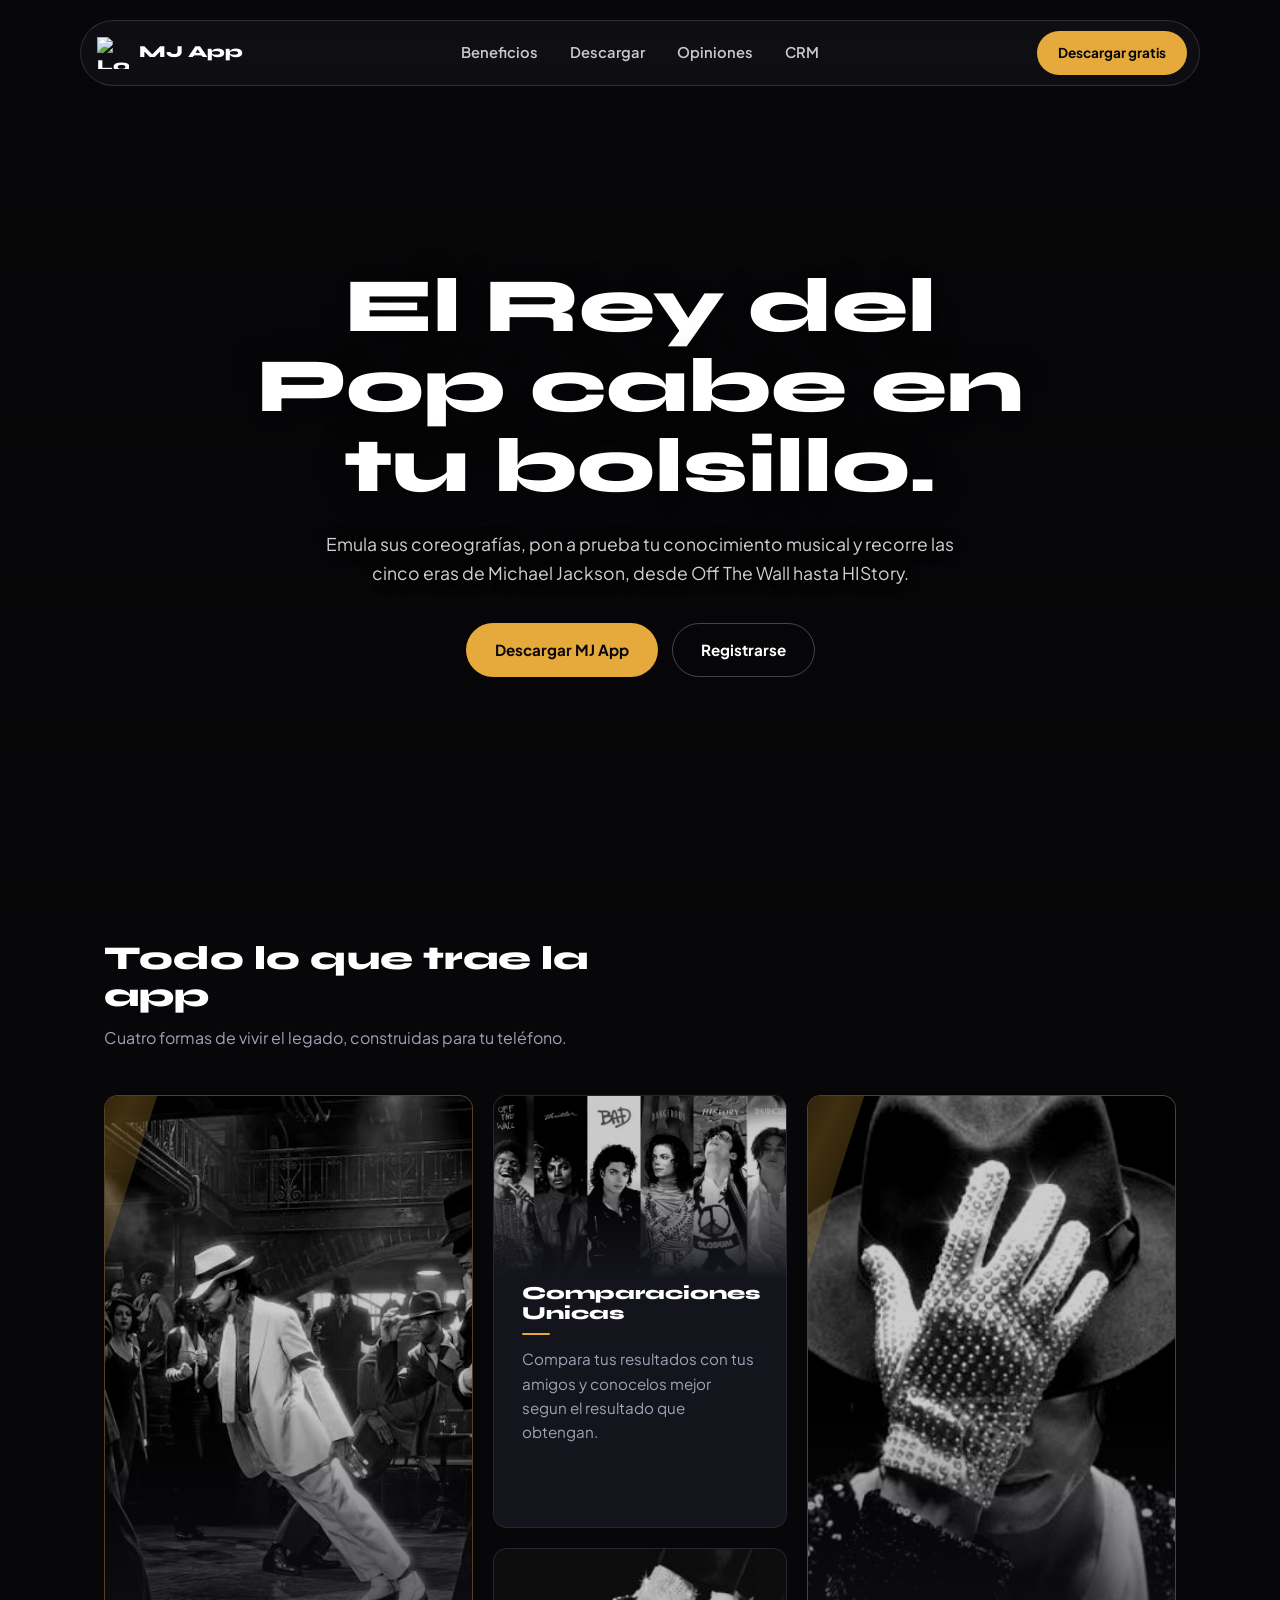
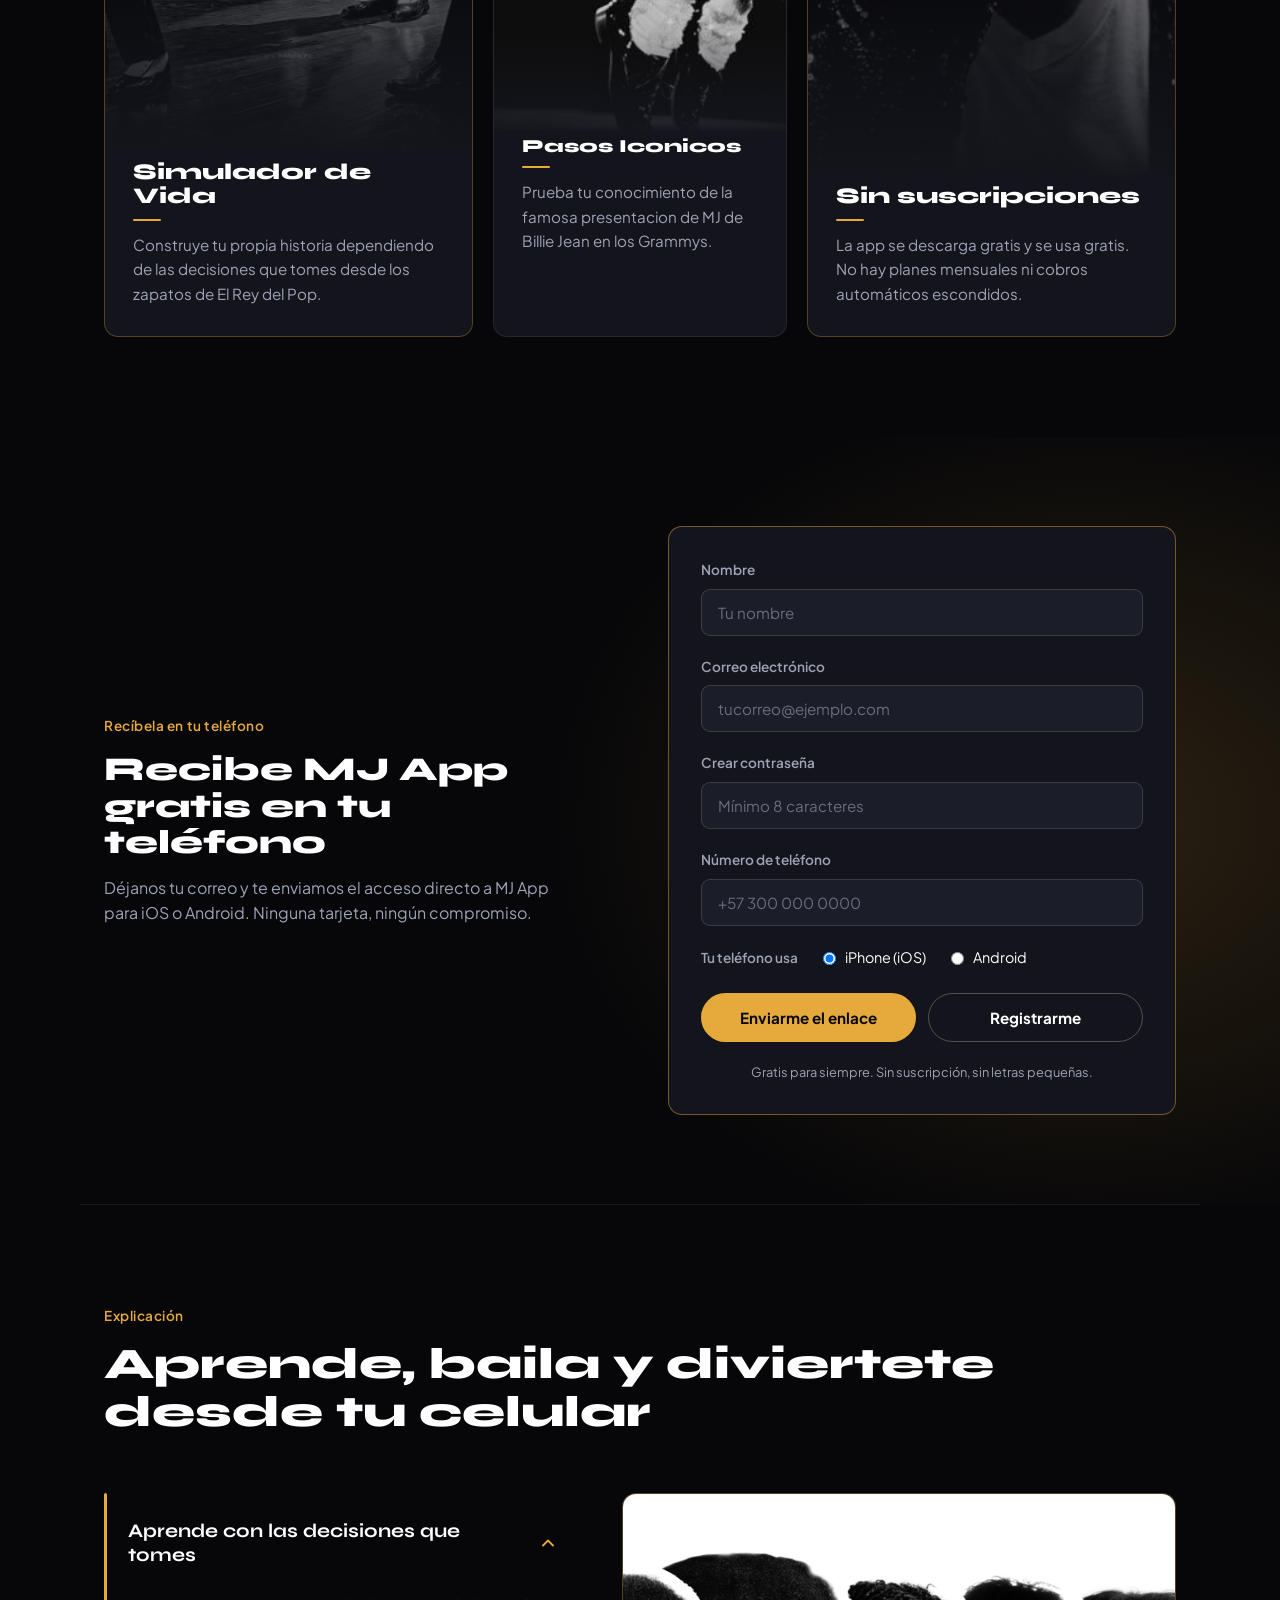
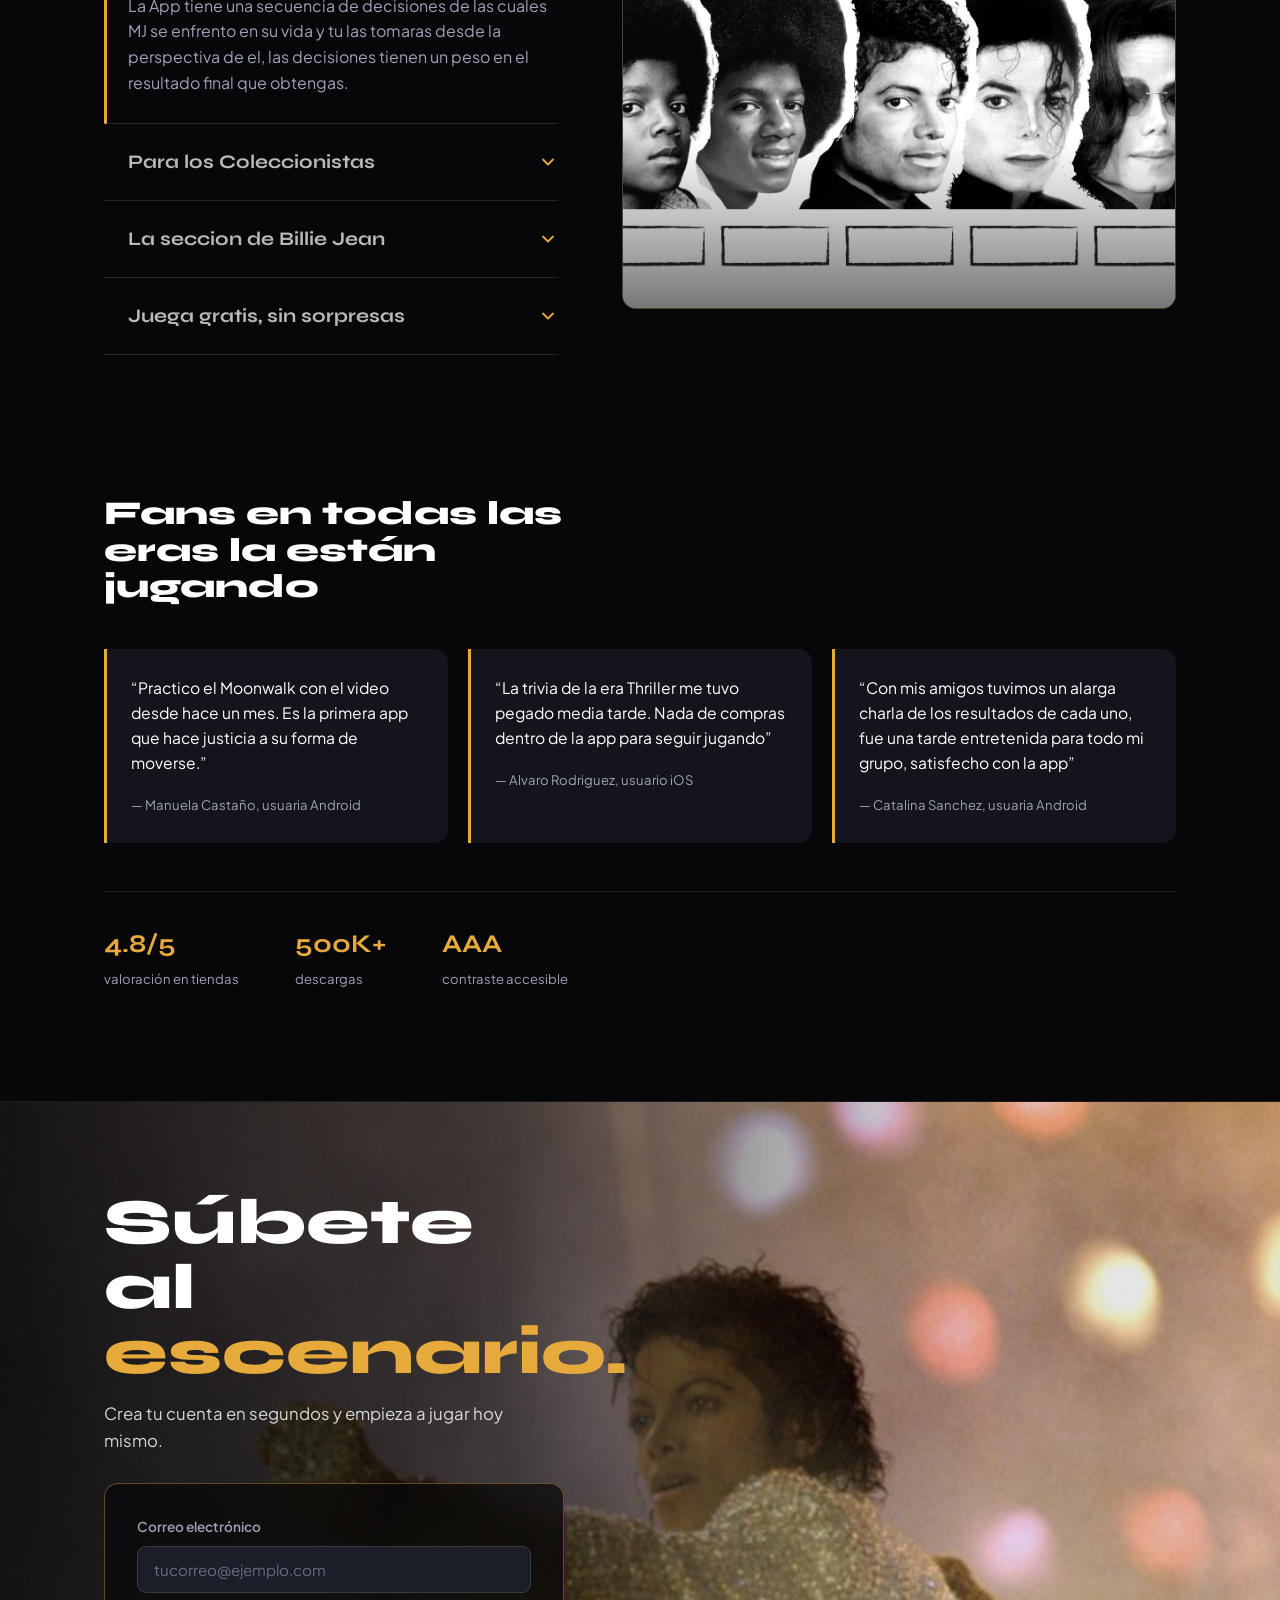
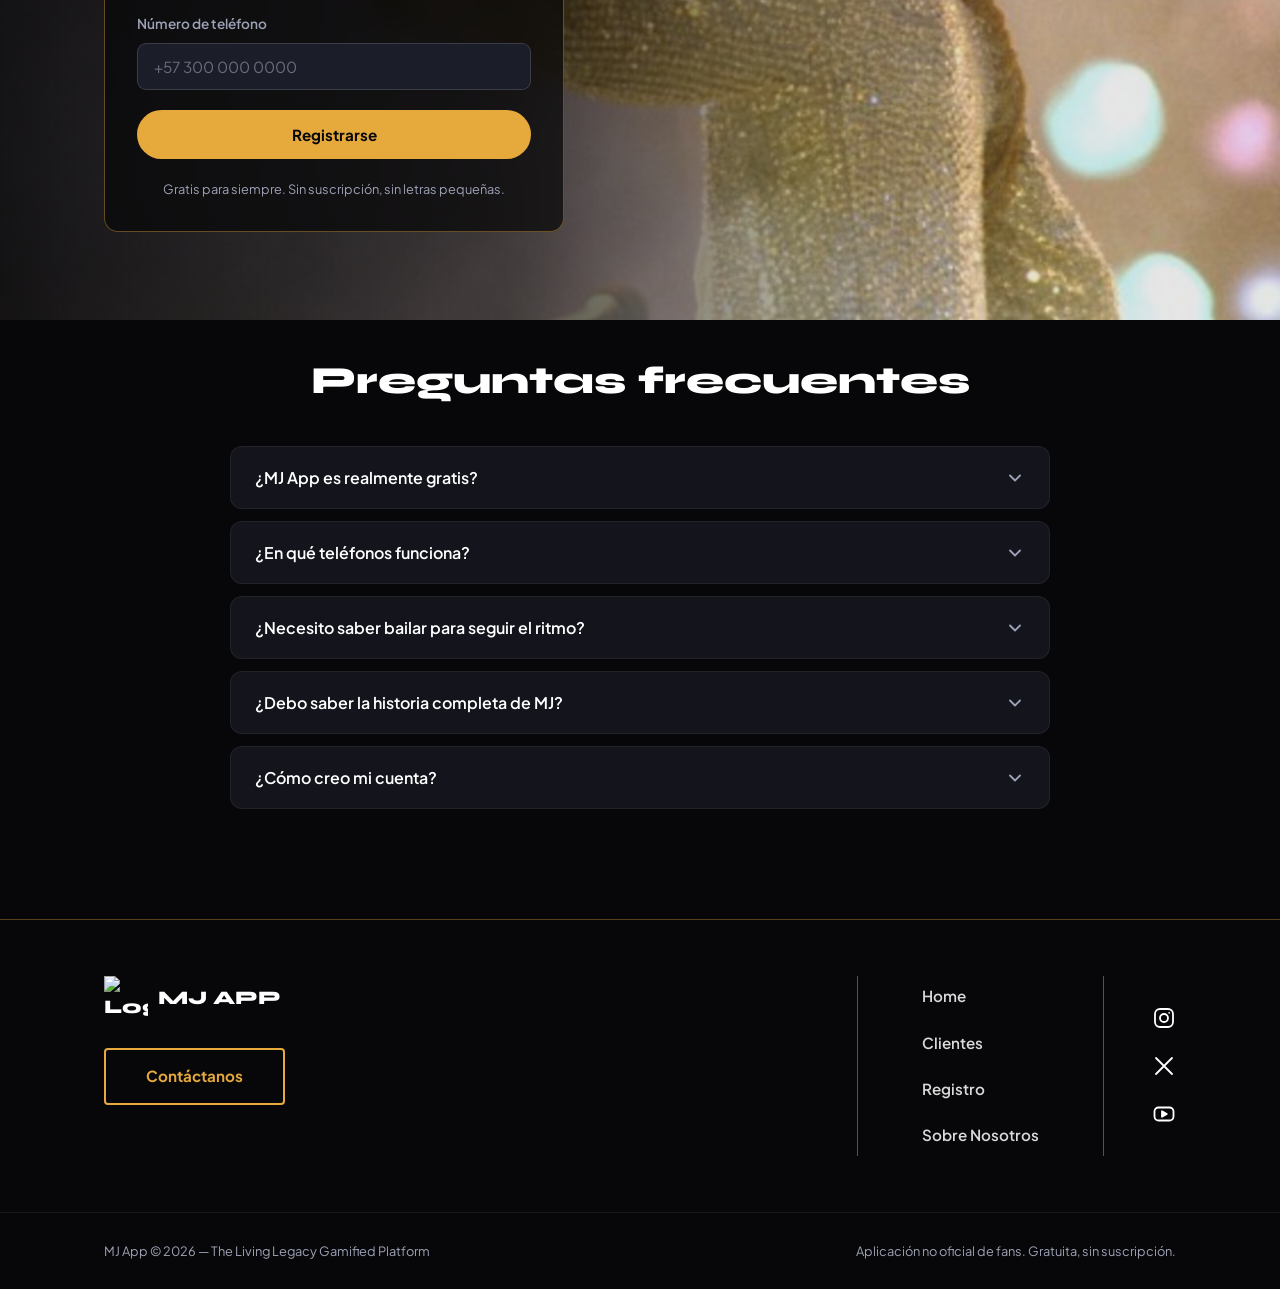
==== index.html @ ee0ca684 "Decimotercer Commit" ====
<!DOCTYPE html>
<html lang="es">
<head>
  <meta charset="UTF-8">
  <meta name="viewport" content="width=device-width, initial-scale=1.0">
  
  <title>MJ App gratis: las decisiones de Michael Jackson</title>
  <meta name="description" content="Descarga MJ App gratis en tu teléfono y toma desde sus zapatos las decisiones de Michael Jackson. Trivia de Billie Jean incluida, sin suscripción.">

  <!-- Preconexión a los servidores de fuentes -->
  <link rel="preconnect" href="https://fonts.googleapis.com">
  <link rel="preconnect" href="https://fonts.gstatic.com" crossorigin>

  <!-- 1. Carga asíncrona de Google Fonts (Evita bloquear el renderizado) -->
  <link rel="preload" as="style" href="https://fonts.googleapis.com/css2?family=Syne:wght@600;700;800&family=Plus+Jakarta+Sans:wght@400;500;600;700&display=swap">
  <link rel="stylesheet" href="https://fonts.googleapis.com/css2?family=Syne:wght@600;700;800&family=Plus+Jakarta+Sans:wght@400;500;600;700&display=swap" media="print" onload="this.media='all'">
  <noscript>
    <link rel="stylesheet" href="https://fonts.googleapis.com/css2?family=Syne:wght@600;700;800&family=Plus+Jakarta+Sans:wght@400;500;600;700&display=swap">
  </noscript>

  <!-- 2. Hoja de estilos principal -->
  <link rel="stylesheet" href="styles.css">

  <!-- Favicon -->
  <link rel="icon" href="https://identidad-de-marca-delta.vercel.app/assets/LogoMJ.png" type="image/png">

  <!-- 3. Google Tag Manager (Ejecución asíncrona) -->
  <script>(function(w,d,s,l,i){w[l]=w[l]||[];w[l].push({'gtm.start':
  new Date().getTime(),event:'gtm.js'});var f=d.getElementsByTagName(s)[0],
  j=d.createElement(s),dl=l!='dataLayer'?'&l='+l:'';j.async=true;j.src=
  'https://www.googletagmanager.com/gtm.js?id='+i+dl;f.parentNode.insertBefore(j,f);
  })(window,document,'script','dataLayer','GTM-NLJKCZNT');</script>

  <!-- 4. Scripts externos con atributo DEFER (Evitan el bloqueo del renderizado inicial) -->
  <script id="Cookiebot" src="https://consent.cookiebot.com/uc.js" data-cbid="316ff206-33be-48ad-8749-9dde6a792495" data-blockingmode="auto" type="text/javascript" defer></script>
  <script defer src="https://t.contentsquare.net/uxa/4041b057ff5e7.js"></script>
  <!-- Datos Estructurados (Schema.org / JSON-LD) -->
<script type="application/ld+json">
{
  "@context": "https://schema.org",
  "@graph": [
    {
      "@type": "SoftwareApplication",
      "name": "MJ App",
      "operatingSystem": "iOS, Android",
      "applicationCategory": "GameApplication",
      "description": "Aplicación interactiva y trivia sobre las cinco eras musicales y coreografías de Michael Jackson.",
      "offers": {
        "@type": "Offer",
        "price": "0",
        "priceCurrency": "USD"
      },
      "aggregateRating": {
        "@type": "AggregateRating",
        "ratingValue": "4.8",
        "ratingCount": "500000"
      }
    },
    {
      "@type": "FAQPage",
      "mainEntity": [
        {
          "@type": "Question",
          "name": "¿MJ App es realmente gratis?",
          "acceptedAnswer": {
            "@type": "Answer",
            "text": "Sí. La descargas y usas la app completa sin pagar nada, y no existe ninguna suscripción ni cobro recurrente."
          }
        },
        {
          "@type": "Question",
          "name": "¿En qué teléfonos funciona?",
          "acceptedAnswer": {
            "@type": "Answer",
            "text": "Está pensada para celulares con iPhone (iOS) y Android. Déjanos tu correo en el formulario y te enviamos el enlace de descarga para tu sistema."
          }
        },
        {
          "@type": "Question",
          "name": "¿Necesito saber bailar para seguir el ritmo?",
          "acceptedAnswer": {
            "@type": "Answer",
            "text": "No. Al tener un video implementado en la sección de Billie Jean puedes repetir las veces que necesites tus pasos favoritos para así perfeccionarlos."
          }
        },
        {
          "@type": "Question",
          "name": "¿Debo saber la historia completa de MJ?",
          "acceptedAnswer": {
            "@type": "Answer",
            "text": "No hace falta ya que la aplicación te guía sin importar si sabes toda la historia del Rey del Pop o no."
          }
        },
        {
          "@type": "Question",
          "name": "¿Cómo creo mi cuenta?",
          "acceptedAnswer": {
            "@type": "Answer",
            "text": "Solo necesitas tu correo y tu número de teléfono. Rellena el formulario de registro, descarga la app desde App Store o Google Play y empieza a jugar."
          }
        }
      ]
    }
  ]
}
</script>
</head>
<body>
<!-- Google Tag Manager (noscript) -->
<noscript><iframe src="https://www.googletagmanager.com/ns.html?id=GTM-NLJKCZNT"
height="0" width="0" style="display:none;visibility:hidden"></iframe></noscript>
<!-- End Google Tag Manager (noscript) -->
<header class="header">
  <div class="header__bar">
    <a href="#top" class="brand">
      <img src="https://identidad-de-marca-delta.vercel.app/assets/LogoMJ.png" alt="Logo MJ App" class="brand__mark">
      <span>MJ App</span>
    </a>
    <nav class="nav" aria-label="Principal">
      <a href="#beneficios">Beneficios</a>
      <a href="#form">Descargar</a>
      <a href="#Opiniones">Opiniones</a>
      <a href="https://v2hai.share.hsforms.com/2pfTVyextRwmavtG1Jc5kkw">CRM</a>
    </nav>
    <a href="#form" class="btn btn--primary btn--small">Descargar gratis</a>
  </div>
</header>

<main id="top">

  <!-- HERO CON VIDEO DE FONDO -->
  <section class="hero">
      <video id="MJVideo" class="hero__video" autoplay muted loop playsinline preload="none" aria-hidden="true">
  <source src="assets/MJvid.mp4" type="video/mp4">
</video>
      <source src="assets/MJvid.mp4" type="video/mp4">
    </video>
    <div class="hero__overlay" aria-hidden="true"></div>

    <div class="hero__content">
      <h1 class="hero__headline">El Rey del Pop cabe en tu bolsillo.</h1>
      <p class="hero__subtitle">
        Emula sus coreografías, pon a prueba tu conocimiento musical y recorre las cinco
        eras de Michael Jackson, desde Off The Wall hasta HIStory.
      </p>
      <div class="hero__actions">
        <a href="#form" class="btn btn--primary">Descargar MJ App</a>
        <a href="#form" class="btn btn--ghost">Registrarse</a>
      </div>
    </div>
  </section>

  <!-- BENEFICIOS CLAVE -->
  <section id="beneficios" class="benefits wrap">
    <div class="section-head">
      <h2>Todo lo que trae la app</h2>
      <p>Cuatro formas de vivir el legado, construidas para tu teléfono.</p>
    </div>

    <div class="benefits__grid">
  <!-- Simulador de Vida (TheLean.jfif: 335x597) -->
  <article class="b-card b-card--feature">
    <div class="b-card__media">
      <img src="assets/TheLean.jfif" 
           alt="Michael Jackson en pose de inclinación Smooth Criminal" 
           loading="lazy" 
           width="335" 
           height="597">
    </div>
    <div class="b-card__body">
      <h3>Simulador de Vida</h3>
      <p>Construye tu propia historia dependiendo de las decisiones que tomes desde los zapatos de El Rey del Pop.</p>
    </div>
  </article>

  <!-- Comparaciones Unicas (ErasMJ.jpg: 720x420) -->
  <article class="b-card">
    <div class="b-card__media">
      <img src="assets/ErasMJ.jpg" 
           alt="Las seis eras musicales de Michael Jackson" 
           loading="lazy" 
           width="720" 
           height="420">
    </div>
    <div class="b-card__body">
      <h3>Comparaciones Unicas</h3>
      <p>Compara tus resultados con tus amigos y conocelos mejor segun el resultado que obtengan.</p>
    </div>
  </article>

  <!-- Sin suscripciones (GuanteMJ.jfif: 399x501) -->
  <article class="b-card b-card--tall">
    <div class="b-card__media">
      <img src="assets/GuanteMJ.jfif" 
           alt="Guante blanco brillante icónico de Michael Jackson" 
           loading="lazy" 
           width="399" 
           height="501">
    </div>
    <div class="b-card__body">
      <h3>Sin suscripciones</h3>
      <p>La app se descarga gratis y se usa gratis. No hay planes mensuales ni cobros automáticos escondidos.</p>
    </div>
  </article>

  <!-- Pasos Iconicos (PuntasMJ.jpg: 236x152) -->
  <article class="b-card">
    <div class="b-card__media">
      <img src="assets/PuntasMJ.jpg" 
           alt="Pies de Michael Jackson sobre las puntas con medias brillantes" 
           loading="lazy" 
           width="236" 
           height="152">
    </div>
    <div class="b-card__body">
      <h3>Pasos Iconicos</h3>
      <p>Prueba tu conocimiento de la famosa presentacion de MJ de Billie Jean en los Grammys.</p>
    </div>
  </article>
</div>
  </section>

  <!-- FORMULARIO -->
  <section id="form" class="form-section form-section--black">
    <div class="wrap form-section__inner">
      <div class="form-copy">
        <p class="eyebrow">Recíbela en tu teléfono</p>
        <h2>Recibe MJ App gratis en tu teléfono</h2>
        <p>Déjanos tu correo y te enviamos el acceso directo a MJ App para iOS o Android.
          Ninguna tarjeta, ningún compromiso.</p>
      </div>

      <form class="download-form" action="#beneficios" method="post">
        <div class="field">
          <label for="nombre">Nombre</label>
          <input type="text" id="nombre" name="nombre" placeholder="Tu nombre" required>
        </div>
        <div class="field">
          <label for="email">Correo electrónico</label>
          <input type="email" id="email" name="email" placeholder="tucorreo@ejemplo.com" required>
        </div>
        <div class="field">
          <label for="password">Crear contraseña</label>
          <input type="password" id="password" name="password" placeholder="Mínimo 8 caracteres" minlength="8" required>
        </div>
        <div class="field">
          <label for="telefono">Número de teléfono</label>
          <input type="tel" id="telefono" name="telefono" placeholder="+57 300 000 0000" required>
        </div>
        <div class="field field--radio">
          <span class="field__label">Tu teléfono usa</span>
          <label><input type="radio" name="os" value="ios" checked> iPhone (iOS)</label>
          <label><input type="radio" name="os" value="android"> Android</label>
        </div>
        <div class="form-actions">
          <button type="submit" class="btn btn--primary">Enviarme el enlace</button>
          <button type="submit" class="btn btn--ghost">Registrarme</button>
        </div>
        <p class="form-note">Gratis para siempre. Sin suscripción, sin letras pequeñas.</p>
      </form>
    </div>
  </section>

<section id="explicacion" class="explain wrap">
    <p class="eyebrow">Explicación</p>
    <h2 class="explain__title">Aprende, baila y diviertete desde tu celular</h2>

    <div class="explain__layout">
      <div class="accordion" data-accordion>

        <div class="acc-item is-open">
          <h3 class="acc-item__heading">
            <button type="button" class="acc-item__trigger" id="acc-btn-1" aria-expanded="true" aria-controls="acc-panel-1" data-index="0">
              <span>Aprende con las decisiones que tomes</span>
              <svg class="acc-item__icon" viewBox="0 0 20 20" width="20" height="20" aria-hidden="true"><path d="M5 7.5l5 5 5-5" fill="none" stroke="currentColor" stroke-width="1.8" stroke-linecap="round" stroke-linejoin="round"/></svg>
            </button>
          </h3>
          <div class="acc-item__panel" id="acc-panel-1" role="region" aria-labelledby="acc-btn-1">
            <div class="acc-item__panel-inner">
              <p>La App tiene una secuencia de decisiones de las cuales MJ se enfrento en su vida y tu las tomaras desde la perspectiva de el, las decisiones tienen un peso en el resultado final que obtengas.</p>
            </div>
          </div>
        </div>

        <div class="acc-item">
          <h3 class="acc-item__heading">
            <button type="button" class="acc-item__trigger" id="acc-btn-2" aria-expanded="false" aria-controls="acc-panel-2" data-index="1">
              <span>Para los Coleccionistas</span>
              <svg class="acc-item__icon" viewBox="0 0 20 20" width="20" height="20" aria-hidden="true"><path d="M5 7.5l5 5 5-5" fill="none" stroke="currentColor" stroke-width="1.8" stroke-linecap="round" stroke-linejoin="round"/></svg>
            </button>
          </h3>
          <div class="acc-item__panel" id="acc-panel-2" role="region" aria-labelledby="acc-btn-2">
            <div class="acc-item__panel-inner">
              <p>Para aquellas personas que les gusta tener la experiencia de todo tipo de contenido completo, la app ofrece la opcion de reiniciar la toma de decisiones para poder terminar con los todos los finales que creamos.</p>
            </div>
          </div>
        </div>

        <div class="acc-item">
          <h3 class="acc-item__heading">
            <button type="button" class="acc-item__trigger" id="acc-btn-3" aria-expanded="false" aria-controls="acc-panel-3" data-index="2">
              <span>La seccion de Billie Jean</span>
              <svg class="acc-item__icon" viewBox="0 0 20 20" width="20" height="20" aria-hidden="true"><path d="M5 7.5l5 5 5-5" fill="none" stroke="currentColor" stroke-width="1.8" stroke-linecap="round" stroke-linejoin="round"/></svg>
            </button>
          </h3>
          <div class="acc-item__panel" id="acc-panel-3" role="region" aria-labelledby="acc-btn-3">
            <div class="acc-item__panel-inner">
              <p>Nuestra otra gran sección es una trivia sobre los pasos de MJ mas iconicos durante la presentacion en vivo de su canción Billie Jean de 1983 en los Premios Grammys.</p>
            </div>
          </div>
        </div>

        <div class="acc-item">
          <h3 class="acc-item__heading">
            <button type="button" class="acc-item__trigger" id="acc-btn-4" aria-expanded="false" aria-controls="acc-panel-4" data-index="3">
              <span>Juega gratis, sin sorpresas</span>
              <svg class="acc-item__icon" viewBox="0 0 20 20" width="20" height="20" aria-hidden="true"><path d="M5 7.5l5 5 5-5" fill="none" stroke="currentColor" stroke-width="1.8" stroke-linecap="round" stroke-linejoin="round"/></svg>
            </button>
          </h3>
          <div class="acc-item__panel" id="acc-panel-4" role="region" aria-labelledby="acc-btn-4">
            <div class="acc-item__panel-inner">
              <p>Descargas la app y la usas completa, sin suscripción ni cobros recurrentes. Solo necesitas tu teléfono y ganas de bailar.</p>
            </div>
          </div>
        </div>

      </div>

 <div class="explain__media">
  <!-- Decisiones MJ.jpg: 690x468 -->
  <img src="assets/Decisiones MJ.jpg" 
       alt="Línea de tiempo de las eras de Michael Jackson" 
       class="explain__img is-active" 
       loading="lazy" 
       width="690" 
       height="468">

  <!-- ColeccionMJ.jfif: 400x500 -->
  <img src="assets/ColeccionMJ.jfif" 
       alt="Michael Jackson sosteniendo sus premios Grammy" 
       class="explain__img" 
       loading="lazy" 
       width="400" 
       height="500">

  <!-- BillieJean.jpg: 320x180 -->
  <img src="assets/BillieJean.jpg" 
       alt="Presentación en vivo de la canción Billie Jean" 
       class="explain__img" 
       loading="lazy" 
       width="320" 
       height="180">

  <!-- MJestudio.jfif: 500x535 -->
  <img src="assets/MJestudio.jfif" 
       alt="Michael Jackson trabajando en el estudio de grabación" 
       class="explain__img" 
       loading="lazy" 
       width="500" 
       height="535">
</div>
  </section>


  <!-- PRUEBA SOCIAL -->
  <section id="Opiniones"class="social-proof wrap">
    <div class="section-head">
      <h2>Fans en todas las eras la están jugando</h2>
    </div>

    <div class="social-proof__grid">
      <blockquote class="quote">
        <p>“Practico el Moonwalk con el video desde hace un mes. Es la
          primera app que hace justicia a su forma de moverse.”</p>
        <cite>— Manuela Castaño, usuaria Android</cite>
      </blockquote>
      <blockquote class="quote">
        <p>“La trivia de la era Thriller me tuvo pegado media tarde. Nada de compras
          dentro de la app para seguir jugando”</p>
        <cite>— Alvaro Rodriguez, usuario iOS</cite>
      </blockquote>
      <blockquote class="quote">
        <p>“Con mis amigos tuvimos un alarga charla de los resultados de cada uno, fue una tarde entretenida para todo mi grupo, satisfecho con la app”</p>
        <cite>— Catalina Sanchez, usuaria Android</cite>
      </blockquote>
    </div>

    <div class="social-proof__bar">
      <div><strong>4.8/5</strong><span>valoración en tiendas</span></div>
      <div><strong>500K+</strong><span>descargas</span></div>
      <div><strong>AAA</strong><span>contraste accesible</span></div>
    </div>
  </section>

    <!-- REGISTRO RÁPIDO (CTA con imagen de fondo) -->
  <section id="registro" class="signup">
    <div class="wrap signup__inner">
      <div class="signup__panel">
        <h2 class="signup__title">Súbete al <span>escenario.</span></h2>
        <p class="signup__lead">Crea tu cuenta en segundos y empieza a jugar hoy mismo.</p>

        <form class="download-form" action="#" method="post">
          <div class="field">
            <label for="registro-email">Correo electrónico</label>
            <input type="email" id="registro-email" name="email" placeholder="tucorreo@ejemplo.com" required>
          </div>
          <div class="field">
            <label for="registro-telefono">Número de teléfono</label>
            <input type="tel" id="registro-telefono" name="telefono" placeholder="+57 300 000 0000" required>
          </div>
          <button type="submit" class="btn btn--primary btn--full">Registrarse</button>
          <p class="form-note">Gratis para siempre. Sin suscripción, sin letras pequeñas.</p>
        </form>
      </div>
    </div>
  </section>

    <!-- FAQ -->
  <section id="faq" class="faq wrap">
    <h2 class="faq__title">Preguntas frecuentes</h2>

    <div class="faq__list" data-faq>

      <div class="faq-item">
        <h3 class="faq-item__heading">
          <button type="button" class="faq-item__trigger" id="faq-btn-1" aria-expanded="false" aria-controls="faq-panel-1">
            <span>¿MJ App es realmente gratis?</span>
            <svg class="faq-item__icon" viewBox="0 0 20 20" width="20" height="20" aria-hidden="true"><path d="M5 7.5l5 5 5-5" fill="none" stroke="currentColor" stroke-width="1.8" stroke-linecap="round" stroke-linejoin="round"/></svg>
          </button>
        </h3>
        <div class="faq-item__panel" id="faq-panel-1" role="region" aria-labelledby="faq-btn-1">
          <div class="faq-item__panel-inner">
            <p>Sí. La descargas y usas la app completa sin pagar nada, y no existe ninguna suscripción ni cobro recurrente.</p>
          </div>
        </div>
      </div>

      <div class="faq-item">
        <h3 class="faq-item__heading">
          <button type="button" class="faq-item__trigger" id="faq-btn-2" aria-expanded="false" aria-controls="faq-panel-2">
            <span>¿En qué teléfonos funciona?</span>
            <svg class="faq-item__icon" viewBox="0 0 20 20" width="20" height="20" aria-hidden="true"><path d="M5 7.5l5 5 5-5" fill="none" stroke="currentColor" stroke-width="1.8" stroke-linecap="round" stroke-linejoin="round"/></svg>
          </button>
        </h3>
        <div class="faq-item__panel" id="faq-panel-2" role="region" aria-labelledby="faq-btn-2">
          <div class="faq-item__panel-inner">
            <p>Está pensada para celulares con iPhone (iOS) y Android. Déjanos tu correo en el formulario y te enviamos el enlace de descarga para tu sistema.</p>
          </div>
        </div>
      </div>

      <div class="faq-item">
        <h3 class="faq-item__heading">
          <button type="button" class="faq-item__trigger" id="faq-btn-3" aria-expanded="false" aria-controls="faq-panel-3">
            <span>¿Necesito saber bailar para seguir el ritmo?</span>
            <svg class="faq-item__icon" viewBox="0 0 20 20" width="20" height="20" aria-hidden="true"><path d="M5 7.5l5 5 5-5" fill="none" stroke="currentColor" stroke-width="1.8" stroke-linecap="round" stroke-linejoin="round"/></svg>
          </button>
        </h3>
        <div class="faq-item__panel" id="faq-panel-3" role="region" aria-labelledby="faq-btn-3">
          <div class="faq-item__panel-inner">
            <p>No. Al tener un video implementado en la sección de Billie Jean puedes repetir las veces que necesites tus pasos favoritos para asi perfccionarlos.</p>
          </div>
        </div>
      </div>

      <div class="faq-item">
        <h3 class="faq-item__heading">
          <button type="button" class="faq-item__trigger" id="faq-btn-4" aria-expanded="false" aria-controls="faq-panel-4">
            <span>¿Debo saber la historia completa de MJ?</span>
            <svg class="faq-item__icon" viewBox="0 0 20 20" width="20" height="20" aria-hidden="true"><path d="M5 7.5l5 5 5-5" fill="none" stroke="currentColor" stroke-width="1.8" stroke-linecap="round" stroke-linejoin="round"/></svg>
          </button>
        </h3>
        <div class="faq-item__panel" id="faq-panel-4" role="region" aria-labelledby="faq-btn-4">
          <div class="faq-item__panel-inner">
            <p>No hace falta ya que la aplicación te guía sin importar si sabes toda la historia del Rey del Pop o no.</p>
          </div>
        </div>
      </div>

      <div class="faq-item">
        <h3 class="faq-item__heading">
          <button type="button" class="faq-item__trigger" id="faq-btn-5" aria-expanded="false" aria-controls="faq-panel-5">
            <span>¿Cómo creo mi cuenta?</span>
            <svg class="faq-item__icon" viewBox="0 0 20 20" width="20" height="20" aria-hidden="true"><path d="M5 7.5l5 5 5-5" fill="none" stroke="currentColor" stroke-width="1.8" stroke-linecap="round" stroke-linejoin="round"/></svg>
          </button>
        </h3>
        <div class="faq-item__panel" id="faq-panel-5" role="region" aria-labelledby="faq-btn-5">
          <div class="faq-item__panel-inner">
            <p>Solo necesitas tu correo y tu número de teléfono. Rellena el formulario de registro, descarga la app desde App Store o Google Play y empieza a jugar.</p>
          </div>
        </div>
      </div>

    </div>
  </section>

  <!-- PREFOOTER -->
<section class="prefooter" aria-label="Navegación del sitio">
  <div class="wrap prefooter__inner">

    <div class="prefooter__brand">
      <a href="#top" class="brand">
        <img 
  src="https://identidad-de-marca-delta.vercel.app/assets/LogoMJ.png" 
  alt="Logo MJ App" 
  class="brand__mark"
  width="40" 
  height="40">
        <span>MJ APP</span>
      </a>
      <a href="#registro" class="prefooter__contact">Contáctanos</a>
    </div>

    <nav class="prefooter__nav" aria-label="Secciones de la página">
      <a href="#top">Home</a>
      <a href="#Opiniones">Clientes</a>
      <a href="#form">Registro</a>
      <a href="#explicacion">Sobre Nosotros</a>
    </nav>

    <div class="prefooter__social" aria-label="Redes sociales">
      <a href="#" aria-label="Instagram">
        <svg viewBox="0 0 24 24" width="24" height="24" fill="none" stroke="currentColor" stroke-width="1.8" stroke-linecap="round" stroke-linejoin="round" aria-hidden="true"><rect x="3" y="3" width="18" height="18" rx="5"/><circle cx="12" cy="12" r="4"/><circle cx="17.2" cy="6.8" r="0.9" fill="currentColor" stroke="none"/></svg>
      </a>
      <a href="#" aria-label="X (Twitter)">
        <svg viewBox="0 0 24 24" width="24" height="24" fill="none" stroke="currentColor" stroke-width="1.8" stroke-linecap="round" stroke-linejoin="round" aria-hidden="true"><path d="M4 4l16 16M20 4L4 20"/></svg>
      </a>
      <a href="#" aria-label="YouTube">
        <svg viewBox="0 0 24 24" width="24" height="24" fill="none" stroke="currentColor" stroke-width="1.8" stroke-linecap="round" stroke-linejoin="round" aria-hidden="true"><rect x="2.5" y="5.5" width="19" height="13" rx="4"/><path d="M10 9.2v5.6l4.8-2.8z" fill="currentColor"/></svg>
      </a>
    </div>

  </div>
</section>

</main>

<footer class="footer">
  <div class="wrap footer__inner">
    <span>MJ App © 2026 — The Living Legacy Gamified Platform</span>
    <span>Aplicación no oficial de fans. Gratuita, sin suscripción.</span>
  </div>
</footer>
<script>
  (function () {
    var root = document.querySelector('[data-accordion]');
    if (!root) return;
    var items = root.querySelectorAll('.acc-item');
    var images = document.querySelectorAll('.explain__img');

    function open(index) {
      items.forEach(function (item, i) {
        var isTarget = i === index;
        item.classList.toggle('is-open', isTarget);
        item.querySelector('.acc-item__trigger').setAttribute('aria-expanded', isTarget);
      });
      images.forEach(function (img, i) {
        img.classList.toggle('is-active', i === index);
      });
    }

    root.querySelectorAll('.acc-item__trigger').forEach(function (btn) {
      btn.addEventListener('click', function () {
        var index = Number(btn.dataset.index);
        var item = items[index];
        if (item.classList.contains('is-open')) {
          item.classList.remove('is-open');
          btn.setAttribute('aria-expanded', 'false');
        } else {
          open(index);
        }
      });
    });
  })();
</script>
<script>
  (function () {
    var list = document.querySelector('[data-faq]');
    if (!list) return;
    list.querySelectorAll('.faq-item__trigger').forEach(function (btn) {
      btn.addEventListener('click', function () {
        var item = btn.closest('.faq-item');
        var open = item.classList.toggle('is-open');
        btn.setAttribute('aria-expanded', open);
      });
    });
  })();
</script>
<script>
  // Control de reproducción del video sin errores en consola
  document.addEventListener('DOMContentLoaded', function () {
    var video = document.getElementById('MJVideo');
    if (video) {
      var playPromise = video.play();
      if (playPromise !== undefined) {
        playPromise.catch(function (error) {
          // Captura el bloqueo automático sin lanzar error a la consola
          console.log('Autoplay controlado:', error.message);
        });
      }
    }
  });
</script>
<!-- Carga eficiente por interacción para no bloquear el hilo principal -->
<script>
    (function() {
      var loaded = false;

      function loadThirdParty() {
        if (loaded) return;
        loaded = true;

        // Cargar Cookiebot
        var cb = document.createElement('script');
        cb.id = 'Cookiebot';
        cb.src = 'https://consent.cookiebot.com/uc.js';
        cb.setAttribute('data-cbid', '316ff206-33be-48ad-8749-9dde6a792495');
        cb.setAttribute('data-blockingmode', 'auto');
        document.head.appendChild(cb);

        // Cargar ContentSquare
        var cs = document.createElement('script');
        cs.src = 'https://t.contentsquare.net/uxa/4041b057ff5e7.js';
        cs.defer = true;
        document.head.appendChild(cs);
      }

      // Solo se dispara ante interacción humana directa
      var events = ['touchstart', 'scroll', 'click'];
      events.forEach(function(evt) {
        window.addEventListener(evt, loadThirdParty, { once: true, passive: true });
      });
    })();
  </script>
</body>

</body>
</html>
</body>
</html>
---- styles.css ----
/* ---------- Tokens ---------- */
:root{
  --onyx: rgb(7, 7, 9);
  --surface: #14151C;
  --surface-2: #1B1D28;
  --gold: rgb(229, 169, 60);
  --crimson: #D11E1E;
  --white: rgb(255, 255, 255);
  --silver: #9DA2B6;

  --font-display: "Syne", system-ui, sans-serif;
  --font-body: "Plus Jakarta Sans", system-ui, sans-serif;

  --wrap: 1120px;
  --radius: 14px;
}

*{box-sizing:border-box;}
html{scroll-behavior:smooth;}

body{
  margin:0;
  background:var(--onyx);
  color:var(--white);
  font-family:var(--font-body);
  font-size:16px;
  line-height:1.6;
  -webkit-font-smoothing:antialiased;
}
/* Mantiene la proporción nativa fluida en dispositivos móviles */
img {
  max-width: 100%;
  height: auto;
}

/* Recorta los bordes limpiamente en contenedores de tamaño fijo */
.b-card__media img,
.explain__media img {
  width: 100%;
  height: 100%;
  object-fit: cover;
}

.wrap{
  max-width:var(--wrap);
  margin:0 auto;
  padding:0 24px;
}

a{color:inherit;text-decoration:none;}

h1,h2,h3{
  font-family:var(--font-display);
  font-weight:800;
  line-height:1.1;
  margin:0;
}

p{margin:0;}

:focus-visible{
  outline:2px solid var(--gold);
  outline-offset:3px;
}

.eyebrow{
  font-family:var(--font-body);
  font-weight:600;
  font-size:0.85rem;
  letter-spacing:0.04em;
  color:var(--gold);
  margin:0 0 14px;
}

/* ---------- Buttons ---------- */
.btn{
  display:inline-flex;
  align-items:center;
  justify-content:center;
  gap:8px;
  padding:14px 28px;
  border-radius:999px;
  font-family:var(--font-body);
  font-weight:700;
  font-size:0.95rem;
  border:1px solid transparent;
  cursor:pointer;
  transition:transform .15s ease, background .2s ease, border-color .2s ease;
}
.btn--primary{
  background:var(--gold);
  color:var(--onyx);
}
.btn--primary:hover{
  transform:translateY(-2px);
  background:#f0b850;
}
.btn--ghost{
  background:transparent;
  border-color:rgba(255,255,255,0.25);
  color:var(--white);
}
.btn--ghost:hover{border-color:var(--gold);color:var(--gold);}
.btn--small{padding:10px 20px;font-size:0.85rem;}
.btn--text{
  padding:14px 6px;
  color:var(--silver);
  font-weight:600;
}
.btn--text:hover{color:var(--white);}
.btn--full{width:100%;}

/* ---------- Header (barra flotante) ---------- */
.header{
  position:fixed;
  top:20px;
  left:0;
  right:0;
  z-index:30;
  padding:0 24px;
}
.header__bar{
  max-width:1120px;
  margin:0 auto;
  display:flex;
  align-items:center;
  justify-content:space-between;
  gap:24px;
  padding:10px 12px 10px 16px;
  background:rgba(20,21,28,0.55);
  border:1px solid rgba(255,255,255,0.14);
  border-radius:999px;
  backdrop-filter:blur(14px);
  -webkit-backdrop-filter:blur(14px);
}
.brand{
  display:flex;
  align-items:center;
  gap:10px;
  font-family:var(--font-display);
  font-weight:800;
  font-size:1.05rem;
}
.brand__mark{width:32px;height:32px;object-fit:contain;}

.nav{
  display:flex;
  align-items:center;
  gap:32px;
}
.nav a{
  font-size:0.92rem;
  font-weight:600;
  color:rgba(255,255,255,0.78);
  transition:color .2s ease;
}
.nav a:hover{color:var(--gold);}

/* ---------- Hero con video ---------- */
.hero{
  position:relative;
  min-height:100vh;
  min-height:100svh;
  display:flex;
  align-items:center;
  justify-content:center;
  text-align:center;
  padding:140px 24px 96px;
  overflow:hidden;
  background:var(--onyx);
}
.hero__video{
  position:absolute;
  inset:0;
  width:100%;
  height:100%;
  object-fit:cover;
  z-index:0;
}
.hero__overlay{
  position:absolute;
  inset:0;
  z-index:1;
  background:
    linear-gradient(180deg, rgba(7,7,9,0.55) 0%, rgba(7,7,9,0.35) 40%, rgba(7,7,9,0.85) 100%);
}
.hero__content{
  position:relative;
  z-index:2;
  max-width:820px;
  display:flex;
  flex-direction:column;
  align-items:center;
}
.badge{
  display:inline-flex;
  align-items:center;
  gap:8px;
  padding:6px 14px 6px 8px;
  margin-bottom:28px;
  background:rgba(255,255,255,0.92);
  color:var(--onyx);
  border-radius:999px;
  font-size:0.82rem;
  font-weight:700;
}
.badge__dot{
  width:20px;
  height:20px;
  border-radius:50%;
  background:var(--gold);
  display:grid;
  place-items:center;
  font-size:0.7rem;
  line-height:1;
}
.hero__headline{
  font-size:clamp(2.6rem, 6.4vw, 4.8rem);
  line-height:1.04;
  margin-bottom:24px;
  max-width:15ch;
  text-shadow:0 2px 30px rgba(0,0,0,0.5);
}
.hero__subtitle{
  color:rgba(255,255,255,0.82);
  font-size:1.1rem;
  max-width:52ch;
  margin-bottom:36px;
  text-shadow:0 1px 16px rgba(0,0,0,0.6);
}
.hero__actions{
  display:flex;
  align-items:center;
  justify-content:center;
  gap:14px;
  flex-wrap:wrap;
}

/* ---------- Section head ---------- */
.section-head{
  max-width:44ch;
  margin-bottom:44px;
}
.section-head h2{
  font-size:clamp(1.7rem, 2.6vw, 2.2rem);
  margin-bottom:12px;
}
.section-head p{color:var(--silver);}

/* ---------- Benefits ---------- */
.benefits{padding:40px 24px 100px;}
.benefits__grid{
  display:grid;
  grid-template-columns:1.25fr 1fr 1.25fr;
  grid-template-rows:auto auto;
  gap:20px;
}

.b-card{
  --ease: cubic-bezier(.2,.7,.2,1);
  position:relative;
  display:flex;
  flex-direction:column;
  background:var(--surface);
  border:1px solid rgba(255,255,255,0.08);
  border-radius:var(--radius);
  overflow:hidden;
  transition:
    transform .55s var(--ease),
    border-color .4s ease,
    box-shadow .55s var(--ease);
}
.b-card:hover,
.b-card:focus-within{
  transform:translateY(-8px);
  border-color:rgba(229,169,60,0.6);
  box-shadow:
    0 24px 48px -12px rgba(0,0,0,0.7),
    0 0 0 1px rgba(229,169,60,0.15),
    0 12px 60px -20px rgba(229,169,60,0.35);
}

/* Imagen */
.b-card__media{
  position:relative;
  aspect-ratio:16/10;
  overflow:hidden;
  background:var(--surface-2);
}
.b-card__media img{
  width:100%;
  height:100%;
  object-fit:cover;
  object-position:center 20%;
  filter:grayscale(1) contrast(1.05) brightness(.8);
  transform:scale(1.02);
  transition:
    transform .9s var(--ease),
    filter .6s ease;
}
.b-card:hover .b-card__media img,
.b-card:focus-within .b-card__media img{
  filter:grayscale(0) contrast(1.05) brightness(1);
  transform:scale(1.09);
}
/* Degradado inferior que funde la imagen con el cuerpo */
.b-card__media::after{
  content:"";
  position:absolute;
  inset:0;
  background:linear-gradient(180deg, rgba(20,21,28,0) 45%, var(--surface) 100%);
  pointer-events:none;
}
/* Destello dorado que cruza la imagen al pasar el cursor */
.b-card__media::before{
  content:"";
  position:absolute;
  top:0;
  bottom:0;
  left:-60%;
  width:45%;
  z-index:2;
  background:linear-gradient(100deg, transparent, rgba(229,169,60,0.28), transparent);
  transform:skewX(-18deg);
  transition:left .9s var(--ease);
  pointer-events:none;
}
.b-card:hover .b-card__media::before,
.b-card:focus-within .b-card__media::before{
  left:130%;
}

/* Texto */
.b-card__body{
  position:relative;
  padding:4px 28px 30px;
}
.b-card h3{
  font-size:1.15rem;
  margin-bottom:12px;
  padding-bottom:12px;
  position:relative;
}
/* Línea dorada que crece bajo el título */
.b-card h3::after{
  content:"";
  position:absolute;
  left:0;
  bottom:0;
  height:2px;
  width:28px;
  background:var(--gold);
  border-radius:2px;
  transition:width .6s var(--ease);
}
.b-card:hover h3::after,
.b-card:focus-within h3::after{
  width:100%;
}
.b-card p{
  color:var(--silver);
  font-size:0.95rem;
  transition:color .4s ease;
}
.b-card:hover p,
.b-card:focus-within p{color:rgba(255,255,255,0.88);}

/* Tarjetas altas (extremos): ocupan dos filas y la imagen se estira */
.b-card--feature,
.b-card--tall{
  grid-row:1 / span 2;
  border-color:rgba(229,169,60,0.3);
}
.b-card--feature{grid-column:1;}
.b-card--tall{grid-column:3;}
.b-card--feature .b-card__media,
.b-card--tall .b-card__media{
  aspect-ratio:auto;
  flex:1;
  min-height:300px;
}
.b-card--feature h3,
.b-card--tall h3{font-size:1.4rem;}

/* ---------- Explicación (acordeón + imagen) ---------- */
.explain{
  padding:100px 24px;
  border-top:1px solid rgba(255,255,255,0.08);
}
.explain__title{
  font-size:clamp(1.9rem, 3.4vw, 2.8rem);
  max-width:20ch;
  margin-bottom:56px;
}
.explain__layout{
  display:grid;
  grid-template-columns:0.9fr 1.1fr;
  gap:64px;
  align-items:start;
}

/* Acordeón */
.accordion{display:flex;flex-direction:column;}
.acc-item{
  --ease: cubic-bezier(.2,.7,.2,1);
  position:relative;
  border-bottom:1px solid rgba(255,255,255,0.12);
  padding-left:24px;
}
/* Barra dorada lateral del ítem abierto */
.acc-item::before{
  content:"";
  position:absolute;
  left:0;
  top:0;
  bottom:-1px;
  width:3px;
  background:var(--gold);
  border-radius:2px;
  transform:scaleY(0);
  transform-origin:top;
  transition:transform .5s var(--ease);
}
.acc-item.is-open::before{transform:scaleY(1);}

.acc-item__heading{margin:0;font-size:inherit;}
.acc-item__trigger{
  width:100%;
  display:flex;
  align-items:center;
  justify-content:space-between;
  gap:20px;
  padding:26px 0;
  background:none;
  border:0;
  color:rgba(255,255,255,0.72);
  font-family:var(--font-display);
  font-weight:700;
  font-size:1.2rem;
  line-height:1.25;
  text-align:left;
  cursor:pointer;
  transition:color .3s ease;
}
.acc-item__trigger:hover,
.acc-item.is-open .acc-item__trigger{color:var(--white);}
.acc-item__trigger:focus-visible{outline-offset:-2px;border-radius:6px;}

.acc-item__icon{
  flex:none;
  color:var(--gold);
  transition:transform .4s var(--ease);
}
.acc-item.is-open .acc-item__icon{transform:rotate(180deg);}

/* Panel desplegable (anima la altura sin JS) */
.acc-item__panel{
  display:grid;
  grid-template-rows:0fr;
  transition:grid-template-rows .5s var(--ease);
}
.acc-item.is-open .acc-item__panel{grid-template-rows:1fr;}
.acc-item__panel-inner{
  overflow:hidden;
  opacity:0;
  transform:translateY(-6px);
  transition:opacity .4s ease, transform .5s var(--ease);
}
.acc-item.is-open .acc-item__panel-inner{
  opacity:1;
  transform:none;
  transition-delay:.08s;
}
.acc-item__panel-inner p{
  color:var(--silver);
  padding:0 8px 28px 0;
  max-width:46ch;
}

/* Imagen que cambia con cada ítem */
.explain__media{
  position:sticky;
  top:110px;
  aspect-ratio:4/3;
  border-radius:var(--radius);
  overflow:hidden;
  background:var(--surface);
  border:1px solid rgba(229,169,60,0.3);
}
.explain__media::after{
  content:"";
  position:absolute;
  inset:0;
  background:linear-gradient(180deg, transparent 60%, rgba(7,7,9,0.55) 100%);
  pointer-events:none;
}
.explain__img{
  position:absolute;
  inset:0;
  width:100%;
  height:100%;
  object-fit:cover;
  object-position:center 20%;
  opacity:0;
  transform:scale(1.06);
  transition:opacity .7s ease, transform 1.2s cubic-bezier(.2,.7,.2,1);
}
.explain__img.is-active{
  opacity:1;
  transform:scale(1);
}

/* ---------- Form ---------- */
/* Variables de color de la sección (cambian según la variante) */
.form-section{
  --fs-bg: var(--onyx);
  --fs-title: var(--white);
  --fs-text: var(--silver);
  --fs-eyebrow: var(--gold);
  --fs-line: rgba(255,255,255,0.08);
  --fs-card-bg: var(--surface);
  --fs-card-border: rgba(255,255,255,0.1);
  background:var(--fs-bg);
  border-top:1px solid var(--fs-line);
  border-bottom:1px solid var(--fs-line);
}

/* Variante 1: DORADO (sección protagonista, tarjeta negra) */
.form-section--gold{
  --fs-bg: var(--gold);
  --fs-title: var(--onyx);
  --fs-text: rgba(7,7,9,0.78);
  --fs-eyebrow: var(--onyx);
  --fs-line: transparent;
  --fs-card-bg: var(--onyx);
  --fs-card-border: rgba(7,7,9,0.9);
}

/* Variante 2: BLANCO (descanso claro, tarjeta negra) */
.form-section--white{
  --fs-bg: var(--white);
  --fs-title: var(--onyx);
  --fs-text: #4b4f63;
  --fs-eyebrow: #8a5e00;
  --fs-line: transparent;
  --fs-card-bg: var(--onyx);
  --fs-card-border: var(--onyx);
}

/* Variante 3: NEGRO (continúa la estética oscura, con un resplandor dorado) */
.form-section--black{
  --fs-bg:
    radial-gradient(ellipse 60% 80% at 85% 50%, rgba(229,169,60,0.16), transparent 70%),
    var(--onyx);
  --fs-line: transparent;
  --fs-card-bg: var(--surface);
  --fs-card-border: rgba(229,169,60,0.45);
}

.form-section__inner{
  display:grid;
  grid-template-columns:1fr 1fr;
  gap:56px;
  align-items:center;
  padding:88px 24px;
}
.form-copy h2{
  font-size:clamp(1.7rem, 2.6vw, 2.2rem);
  margin:0 0 14px;
  color:var(--fs-title);
}
.form-copy .eyebrow{color:var(--fs-eyebrow);}
.form-copy p{color:var(--fs-text);max-width:38ch;}
.form-copy .eyebrow{color:var(--fs-eyebrow);}

.download-form{
  background:var(--fs-card-bg, var(--surface));
  border:1px solid var(--fs-card-border, rgba(255,255,255,0.1));
  border-radius:var(--radius);
  padding:32px;
  display:flex;
  flex-direction:column;
  gap:20px;
}
.field label{
  display:block;
  font-size:0.85rem;
  font-weight:600;
  color:var(--silver);
  margin-bottom:8px;
}
.field input[type="text"],
.field input[type="email"],
.field input[type="password"],
.field input[type="tel"]{
  width:100%;
  padding:13px 16px;
  background:var(--surface-2);
  border:1px solid rgba(255,255,255,0.14);
  border-radius:9px;
  color:var(--white);
  font-family:var(--font-body);
  font-size:0.95rem;
  transition:border-color .2s ease;
}
.field input::placeholder{color:rgba(157,162,182,0.6);}
.field input[type="text"]:focus,
.field input[type="email"]:focus,
.field input[type="password"]:focus,
.field input[type="tel"]:focus{
  outline:2px solid var(--gold);
  outline-offset:2px;
  border-color:transparent;
}
.field--radio{
  display:flex;
  align-items:center;
  gap:20px;
  flex-wrap:wrap;
}
.field--radio .field__label{
  font-size:0.85rem;
  font-weight:600;
  color:var(--silver);
}
.field--radio label{
  display:flex;
  align-items:center;
  gap:6px;
  font-size:0.9rem;
  color:var(--white);
  font-weight:400;
  margin:0;
}
.form-actions{
  display:flex;
  gap:12px;
  margin-top:4px;
}
.form-actions .btn{flex:1;padding-left:16px;padding-right:16px;}
.form-note{
  text-align:center;
  font-size:0.8rem;
  color:var(--silver);
}

/* ---------- CTA ---------- */
.cta{padding:100px 24px;}
.cta__inner{
  text-align:center;
  max-width:560px;
}
.cta h2{
  font-size:clamp(1.8rem, 3vw, 2.4rem);
  margin-bottom:12px;
}
.cta > .wrap > p{color:var(--silver);margin-bottom:36px;}
.cta__stores{
  display:flex;
  justify-content:center;
  gap:16px;
  flex-wrap:wrap;
}
.store-badge{
  display:flex;
  flex-direction:column;
  align-items:flex-start;
  gap:2px;
  padding:12px 24px;
  border:1px solid rgba(255,255,255,0.2);
  border-radius:12px;
  min-width:170px;
  transition:border-color .2s ease, transform .15s ease;
}
.store-badge:hover{
  border-color:var(--gold);
  transform:translateY(-2px);
}
.store-badge__eyebrow{font-size:0.7rem;color:var(--silver);}
.store-badge__name{font-family:var(--font-display);font-weight:700;font-size:1.05rem;}

/* ---------- Social proof ---------- */
.social-proof{padding:40px 24px 110px;}
.social-proof__grid{
  display:grid;
  grid-template-columns:repeat(3, 1fr);
  gap:20px;
  margin-bottom:48px;
}
.quote{
  margin:0;
  background:var(--surface);
  border-left:3px solid var(--gold);
  border-radius:0 var(--radius) var(--radius) 0;
  padding:26px 24px;
}
.quote p{font-size:0.98rem;margin-bottom:16px;}
.quote cite{
  font-style:normal;
  font-size:0.82rem;
  color:var(--silver);
}
.social-proof__bar{
  display:flex;
  gap:56px;
  flex-wrap:wrap;
  padding-top:32px;
  border-top:1px solid rgba(255,255,255,0.1);
}
.social-proof__bar strong{
  display:block;
  font-family:var(--font-display);
  font-size:1.6rem;
  color:var(--gold);
}
.social-proof__bar span{
  font-size:0.82rem;
  color:var(--silver);
}

/* ---------- FAQ ---------- */
.faq{
  padding:40px 24px 110px;
}
.faq__title{
  text-align:center;
  font-size:clamp(1.8rem, 3vw, 2.4rem);
  margin-bottom:44px;
}
.faq__list{
  max-width:820px;
  margin:0 auto;
  display:flex;
  flex-direction:column;
  gap:12px;
}
.faq-item{
  --ease: cubic-bezier(.2,.7,.2,1);
  background:var(--surface);
  border:1px solid rgba(255,255,255,0.06);
  border-radius:12px;
  transition:background .3s ease, border-color .4s ease;
}
.faq-item:hover{background:var(--surface-2);}
.faq-item.is-open{
  background:var(--surface-2);
  border-color:rgba(229,169,60,0.45);
}
.faq-item__heading{margin:0;font-size:inherit;}
.faq-item__trigger{
  width:100%;
  display:flex;
  align-items:center;
  justify-content:space-between;
  gap:20px;
  padding:20px 24px;
  background:none;
  border:0;
  color:var(--white);
  font-family:var(--font-body);
  font-weight:600;
  font-size:1rem;
  text-align:left;
  cursor:pointer;
  border-radius:12px;
}
.faq-item__trigger:focus-visible{outline-offset:-2px;}
.faq-item__icon{
  flex:none;
  color:var(--silver);
  transition:transform .4s var(--ease), color .3s ease;
}
.faq-item.is-open .faq-item__icon{
  transform:rotate(180deg);
  color:var(--gold);
}
.faq-item__panel{
  display:grid;
  grid-template-rows:0fr;
  transition:grid-template-rows .45s var(--ease);
}
.faq-item.is-open .faq-item__panel{grid-template-rows:1fr;}
.faq-item__panel-inner{
  overflow:hidden;
  opacity:0;
  transition:opacity .35s ease;
}
.faq-item.is-open .faq-item__panel-inner{
  opacity:1;
  transition-delay:.08s;
}
.faq-item__panel-inner p{
  color:var(--silver);
  padding:0 24px 22px;
  max-width:62ch;
}

/* ---------- Registro rápido (imagen de fondo) ---------- */
.signup{
  position:relative;
  min-height:680px;
  display:flex;
  align-items:center;
  background:
    linear-gradient(90deg, rgba(7,7,9,0.92) 0%, rgba(7,7,9,0.7) 40%, rgba(7,7,9,0.1) 75%),
    url("assets/CTA2.jpg") center right / cover no-repeat,
    var(--onyx);
  border-top:1px solid rgba(255,255,255,0.08);
}
.signup__inner{
  width:100%;
  padding-top:88px;
  padding-bottom:88px;
}
.signup__panel{
  max-width:460px;
}
.signup__title{
  font-size:clamp(2.4rem, 5.2vw, 4rem);
  line-height:1.02;
  margin-bottom:16px;
}
.signup__title span{color:var(--gold);}
.signup__lead{
  color:rgba(255,255,255,0.82);
  font-size:1.05rem;
  margin-bottom:28px;
  max-width:38ch;
}
.signup .download-form{
  background:rgba(7,7,9,0.72);
  border-color:rgba(229,169,60,0.4);
  backdrop-filter:blur(14px);
  -webkit-backdrop-filter:blur(14px);
}

/* ---------- PreFooter ---------- */
.prefooter{
  background:var(--onyx);
  border-top:1px solid rgba(229,169,60,0.35);
}
.prefooter__inner{
  display:grid;
  grid-template-columns:1fr auto auto;
  align-items:stretch;
  gap:0;
  padding-top:56px;
  padding-bottom:56px;
}
.prefooter__brand{
  display:flex;
  flex-direction:column;
  align-items:flex-start;
  gap:28px;
  padding-right:48px;
}
.prefooter .brand{font-size:1.2rem;}
.prefooter .brand__mark{width:44px;height:44px;}

.prefooter__contact{
  display:inline-flex;
  align-items:center;
  justify-content:center;
  padding:14px 40px;
  border:2px solid var(--gold);
  color:var(--gold);
  font-weight:700;
  font-size:0.95rem;
  border-radius:4px;
  transition:background .25s ease, color .25s ease, transform .15s ease;
}
.prefooter__contact:hover{
  background:var(--gold);
  color:var(--onyx);
  transform:translateY(-2px);
}

.prefooter__nav,
.prefooter__social{
  border-left:1px solid rgba(229,169,60,0.45);
  display:flex;
  flex-direction:column;
  justify-content:center;
}
.prefooter__nav{
  gap:22px;
  padding:8px 64px;
}
.prefooter__nav a{
  font-weight:600;
  font-size:0.95rem;
  color:rgba(255,255,255,0.85);
  transition:color .2s ease, transform .25s ease;
}
.prefooter__nav a:hover{
  color:var(--gold);
  transform:translateX(4px);
}
.prefooter__social{
  gap:24px;
  padding:8px 0 8px 48px;
  align-items:center;
}
.prefooter__social a{
  color:var(--white);
  display:grid;
  place-items:center;
  transition:color .2s ease, transform .25s ease;
}
.prefooter__social a:hover{
  color:var(--gold);
  transform:translateY(-3px);
}

/* ---------- Footer ---------- */
.footer{
  border-top:1px solid rgba(255,255,255,0.08);
  padding:28px 24px;
}
.footer__inner{
  display:flex;
  justify-content:space-between;
  flex-wrap:wrap;
  gap:8px;
  font-size:0.8rem;
  color:var(--silver);
}

/* ---------- Responsive ---------- */
@media (max-width: 860px){
  .nav{display:none;}
  .form-section__inner{grid-template-columns:1fr;padding:64px 24px;}
  .explain{padding:72px 24px;}
  .faq{padding-bottom:80px;}
  .prefooter__inner{
    grid-template-columns:1fr;
    gap:32px;
    padding-top:44px;
    padding-bottom:44px;
  }
  .prefooter__brand{padding-right:0;}
  .prefooter__nav,
  .prefooter__social{
    border-left:0;
    border-top:1px solid rgba(229,169,60,0.35);
    padding:28px 0 0;
  }
  .prefooter__nav{gap:18px;}
  .prefooter__social{flex-direction:row;justify-content:flex-start;}
  .signup{
    min-height:0;
    background:
      linear-gradient(180deg, rgba(7,7,9,0.88) 0%, rgba(7,7,9,0.6) 100%),
      url("assets/CTA2.jpg") center / cover no-repeat,
      var(--onyx);
  }
  .signup__inner{padding-top:64px;padding-bottom:64px;}
  .explain__layout{grid-template-columns:1fr;gap:32px;}
  .explain__media{order:-1;position:relative;top:0;aspect-ratio:16/10;}
  .benefits__grid{grid-template-columns:1fr 1fr;}
  .b-card--feature,
  .b-card--tall{grid-column:span 2;grid-row:auto;}
  .b-card--tall{order:1;}
  .b-card--feature .b-card__media,
  .b-card--tall .b-card__media{flex:none;aspect-ratio:16/9;min-height:0;}
  .social-proof__grid{grid-template-columns:1fr;}
}

@media (max-width: 560px){
  .benefits__grid{grid-template-columns:1fr;}
  .b-card--feature,
  .b-card--tall{grid-column:auto;}
  .hero__actions{flex-direction:column;align-items:stretch;width:100%;}
  .header{top:12px;padding:0 12px;}
  .cta__stores{flex-direction:column;align-items:stretch;}
  .form-actions{flex-direction:column;}
  .download-form{padding:24px;}
}

@media (prefers-reduced-motion: reduce){
  html{scroll-behavior:auto;}
  .hero__video{display:none;}
  .btn,.store-badge,.b-card,.b-card__media img,.b-card__media::before,.b-card h3::after{transition:none;}
  .b-card:hover{transform:none;}
  .prefooter__contact,.prefooter__nav a,.prefooter__social a{transition:none;}
  .faq-item,.faq-item__icon,.faq-item__panel,.faq-item__panel-inner{transition:none;}
  .acc-item::before,.acc-item__icon,.acc-item__panel,.acc-item__panel-inner,.explain__img{transition:none;}
  .b-card:hover .b-card__media img{transform:none;}
}

/* En pantallas táctiles no hay hover: las imágenes se ven a color */
@media (hover: none){
  .b-card__media img{filter:none;}
}
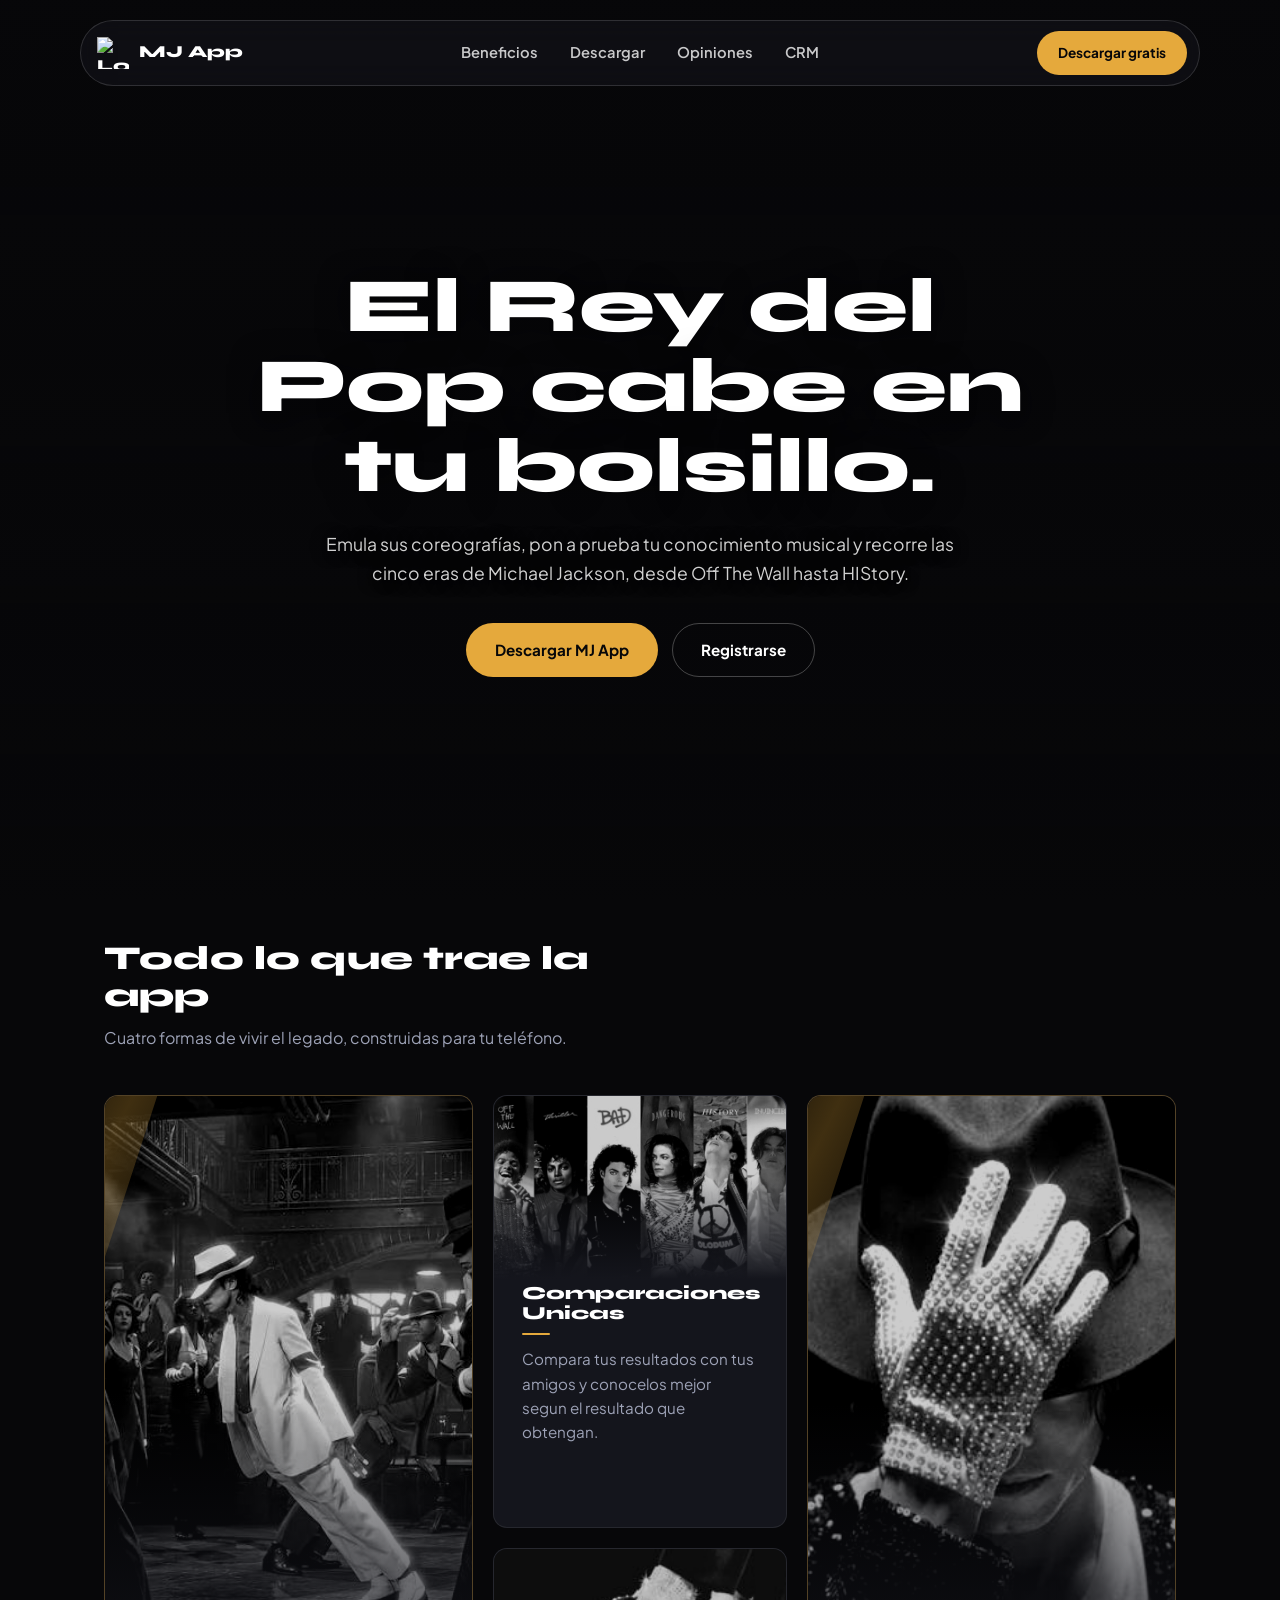
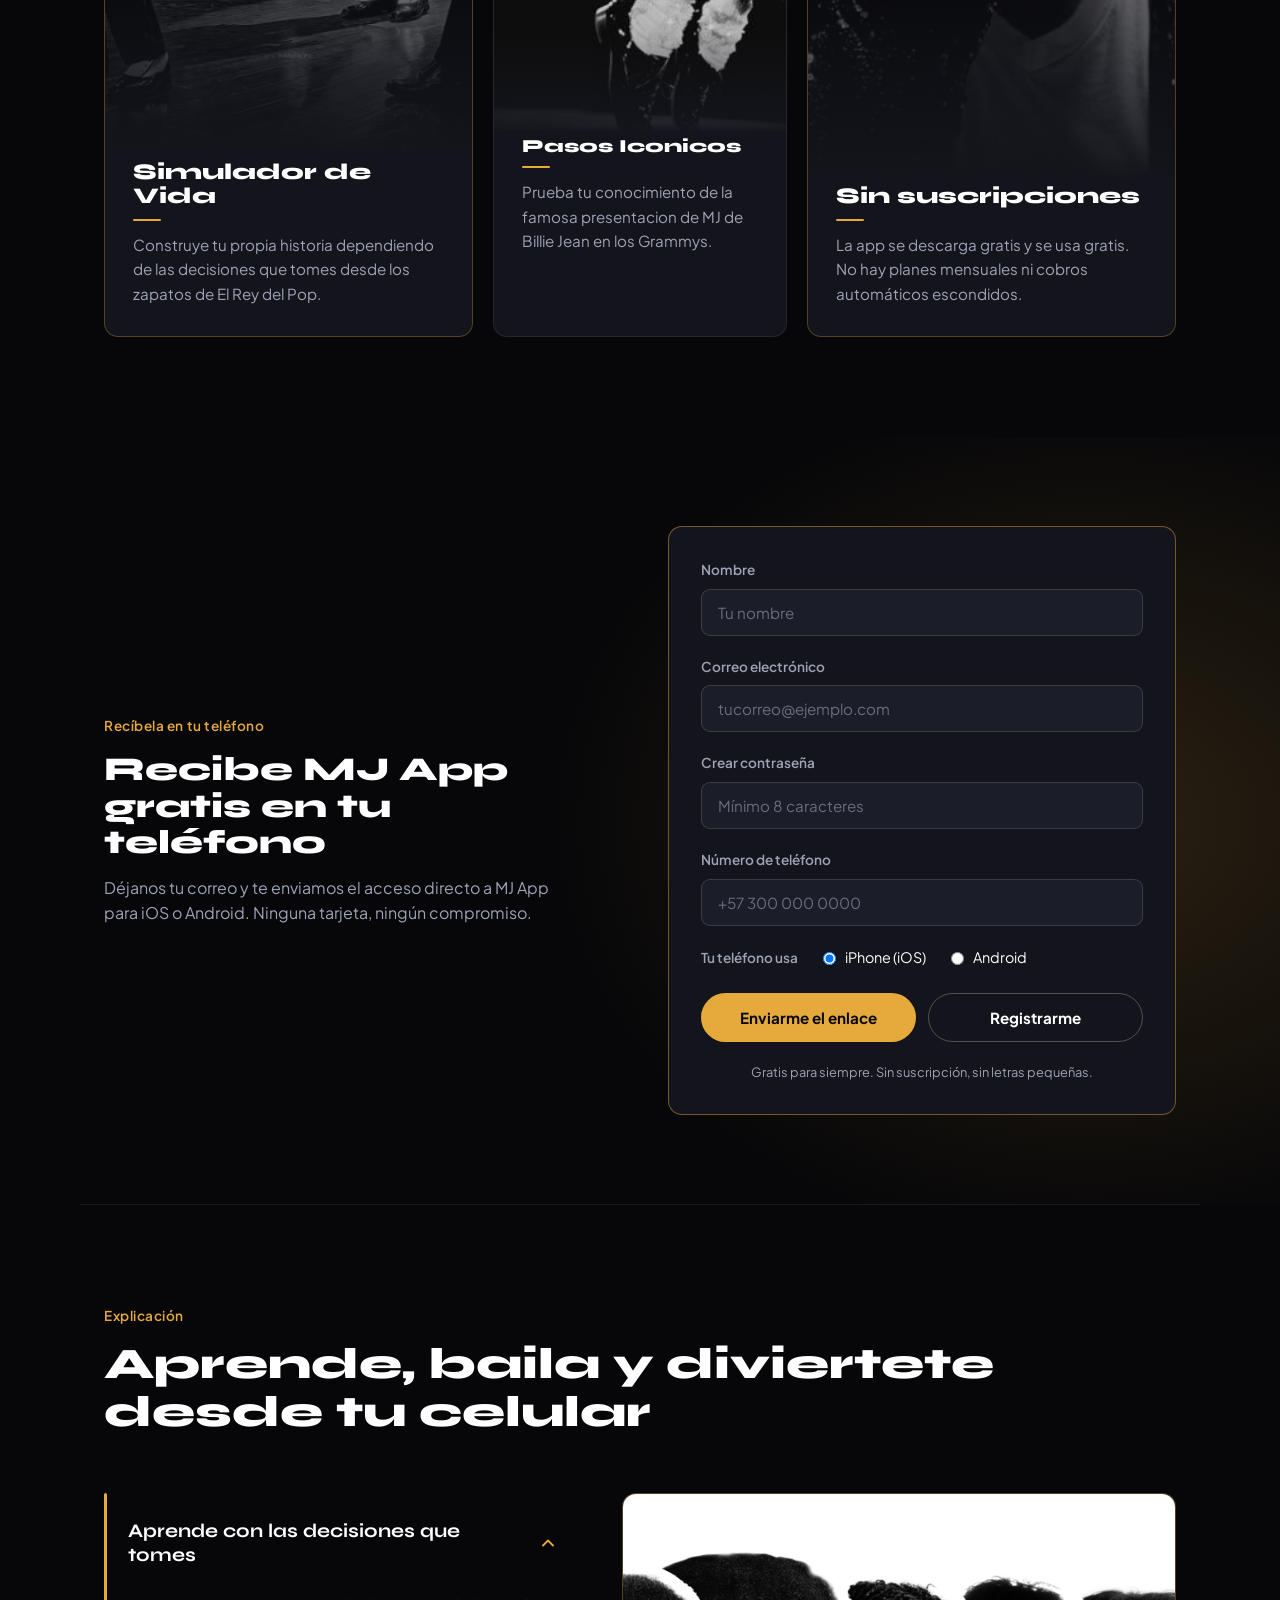
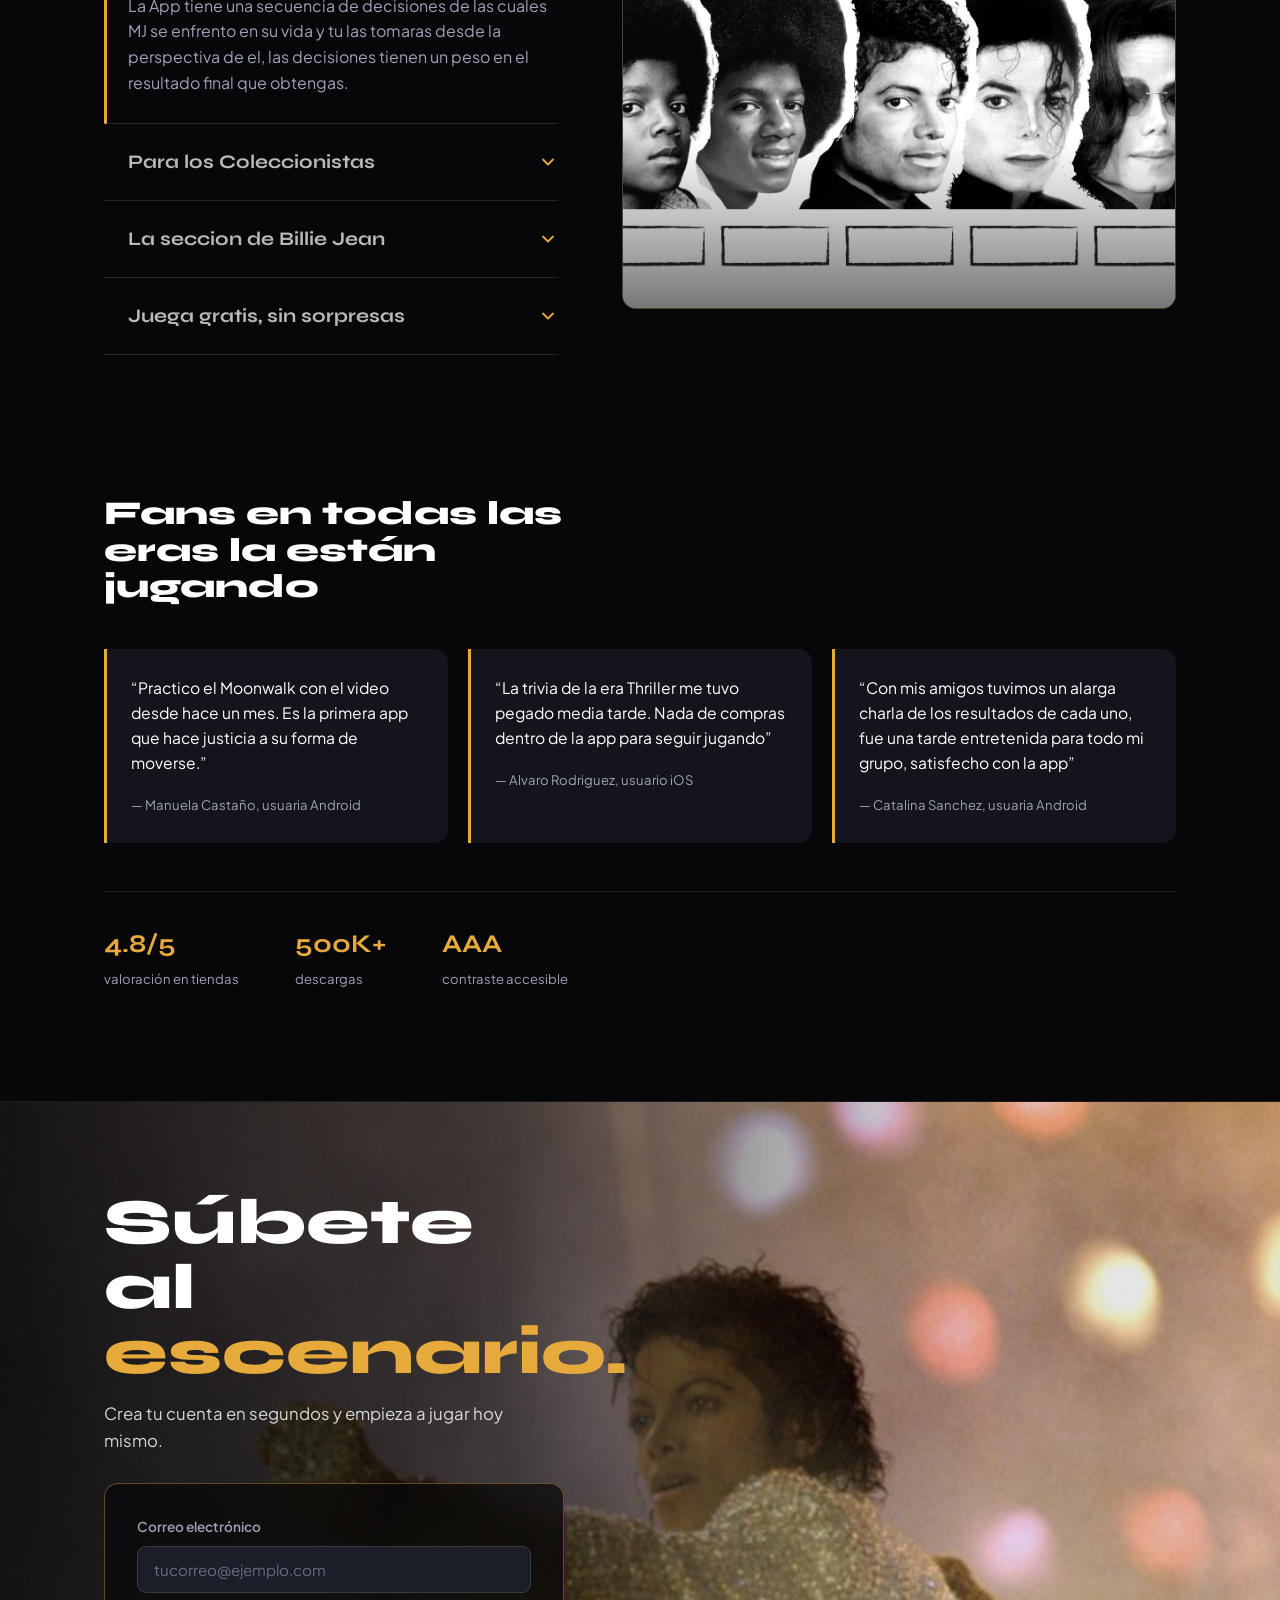
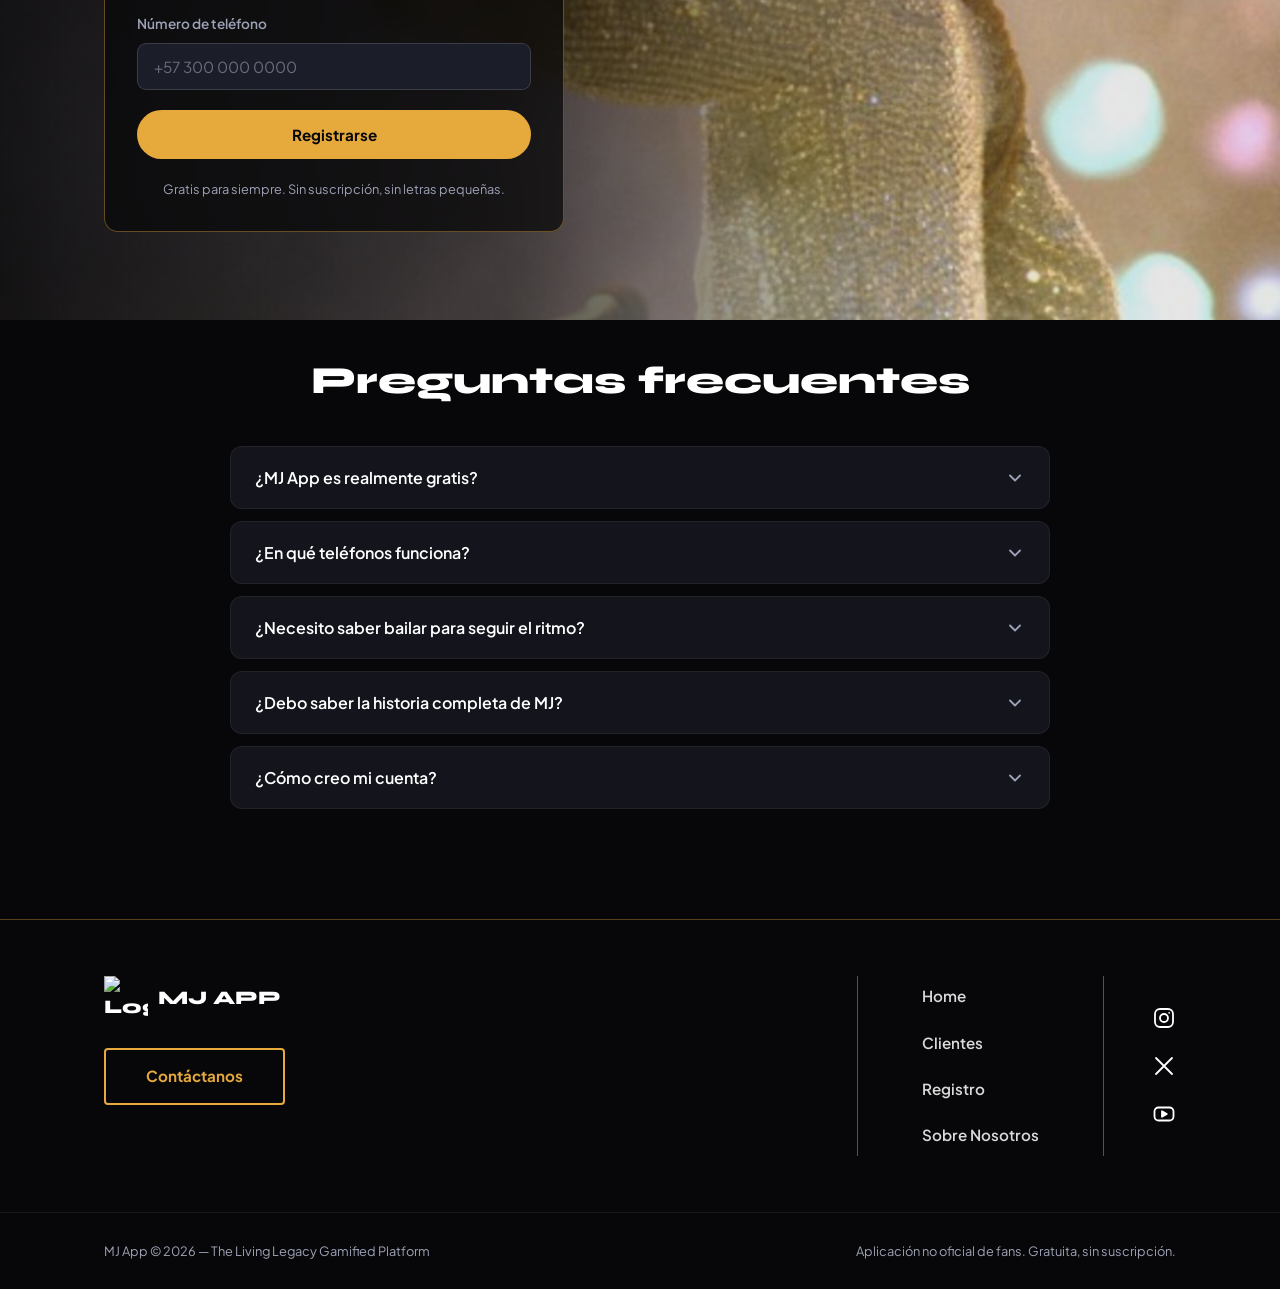
==== commit a23dd59c: "Decimocuarto Commit" ====
--- a/index.html
+++ b/index.html
@@ -602,7 +602,9 @@
   });
 </script>
 <!-- Carga eficiente por interacción para no bloquear el hilo principal -->
-<script>
+</script>
+<!-- Carga eficiente por interacción para no bloquear el hilo principal -->
+  <script>
     (function() {
       var loaded = false;
 
@@ -610,7 +612,7 @@
         if (loaded) return;
         loaded = true;
 
-        // Cargar Cookiebot
+        // 1. Cargar Cookiebot
         var cb = document.createElement('script');
         cb.id = 'Cookiebot';
         cb.src = 'https://consent.cookiebot.com/uc.js';
@@ -618,18 +620,21 @@
         cb.setAttribute('data-blockingmode', 'auto');
         document.head.appendChild(cb);
 
-        // Cargar ContentSquare
+        // 2. Cargar ContentSquare
         var cs = document.createElement('script');
         cs.src = 'https://t.contentsquare.net/uxa/4041b057ff5e7.js';
         cs.defer = true;
         document.head.appendChild(cs);
       }
 
-      // Solo se dispara ante interacción humana directa
-      var events = ['touchstart', 'scroll', 'click'];
+      // Activar al primer toque, scroll, movimiento de mouse o tecla
+      var events = ['touchstart', 'scroll', 'mousemove', 'keydown'];
       events.forEach(function(evt) {
         window.addEventListener(evt, loadThirdParty, { once: true, passive: true });
       });
+
+      // Si el usuario no interactúa, cargar pasados 4 segundos
+      setTimeout(loadThirdParty, 1500);
     })();
   </script>
 </body>
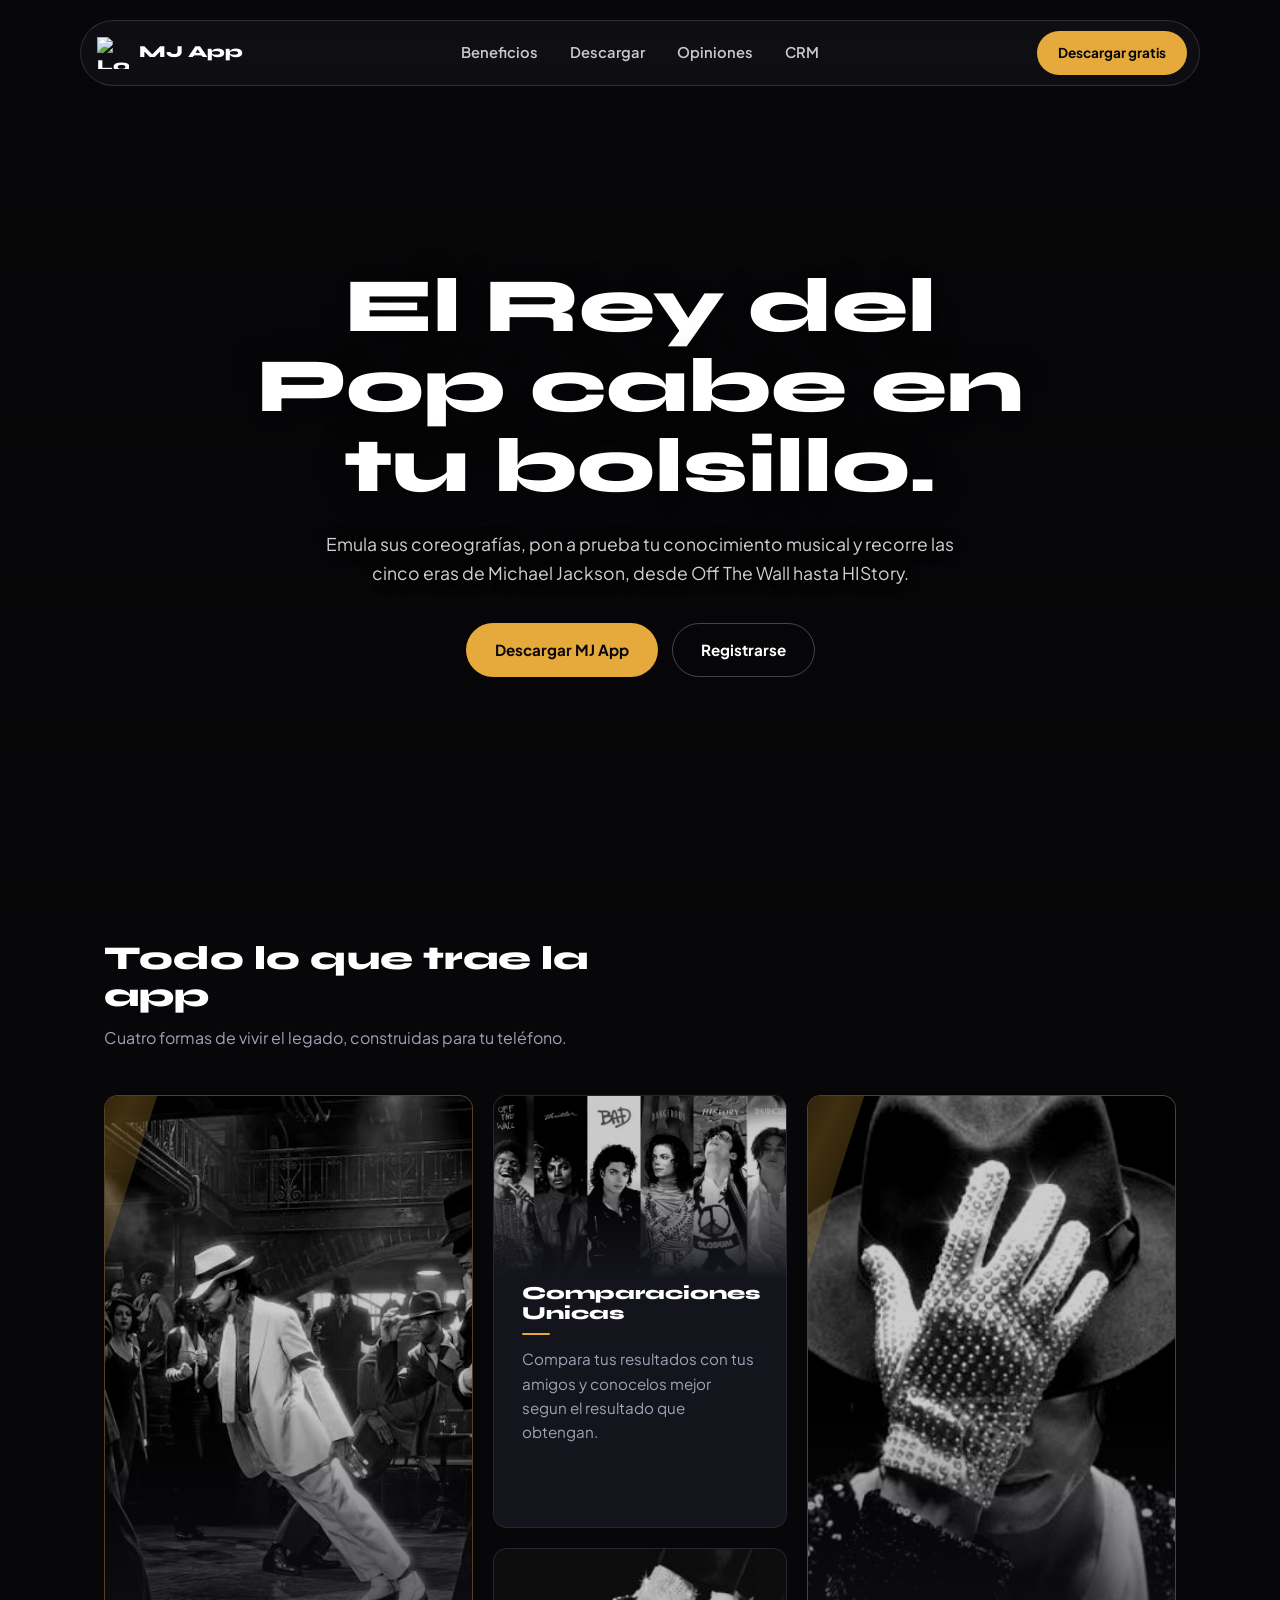
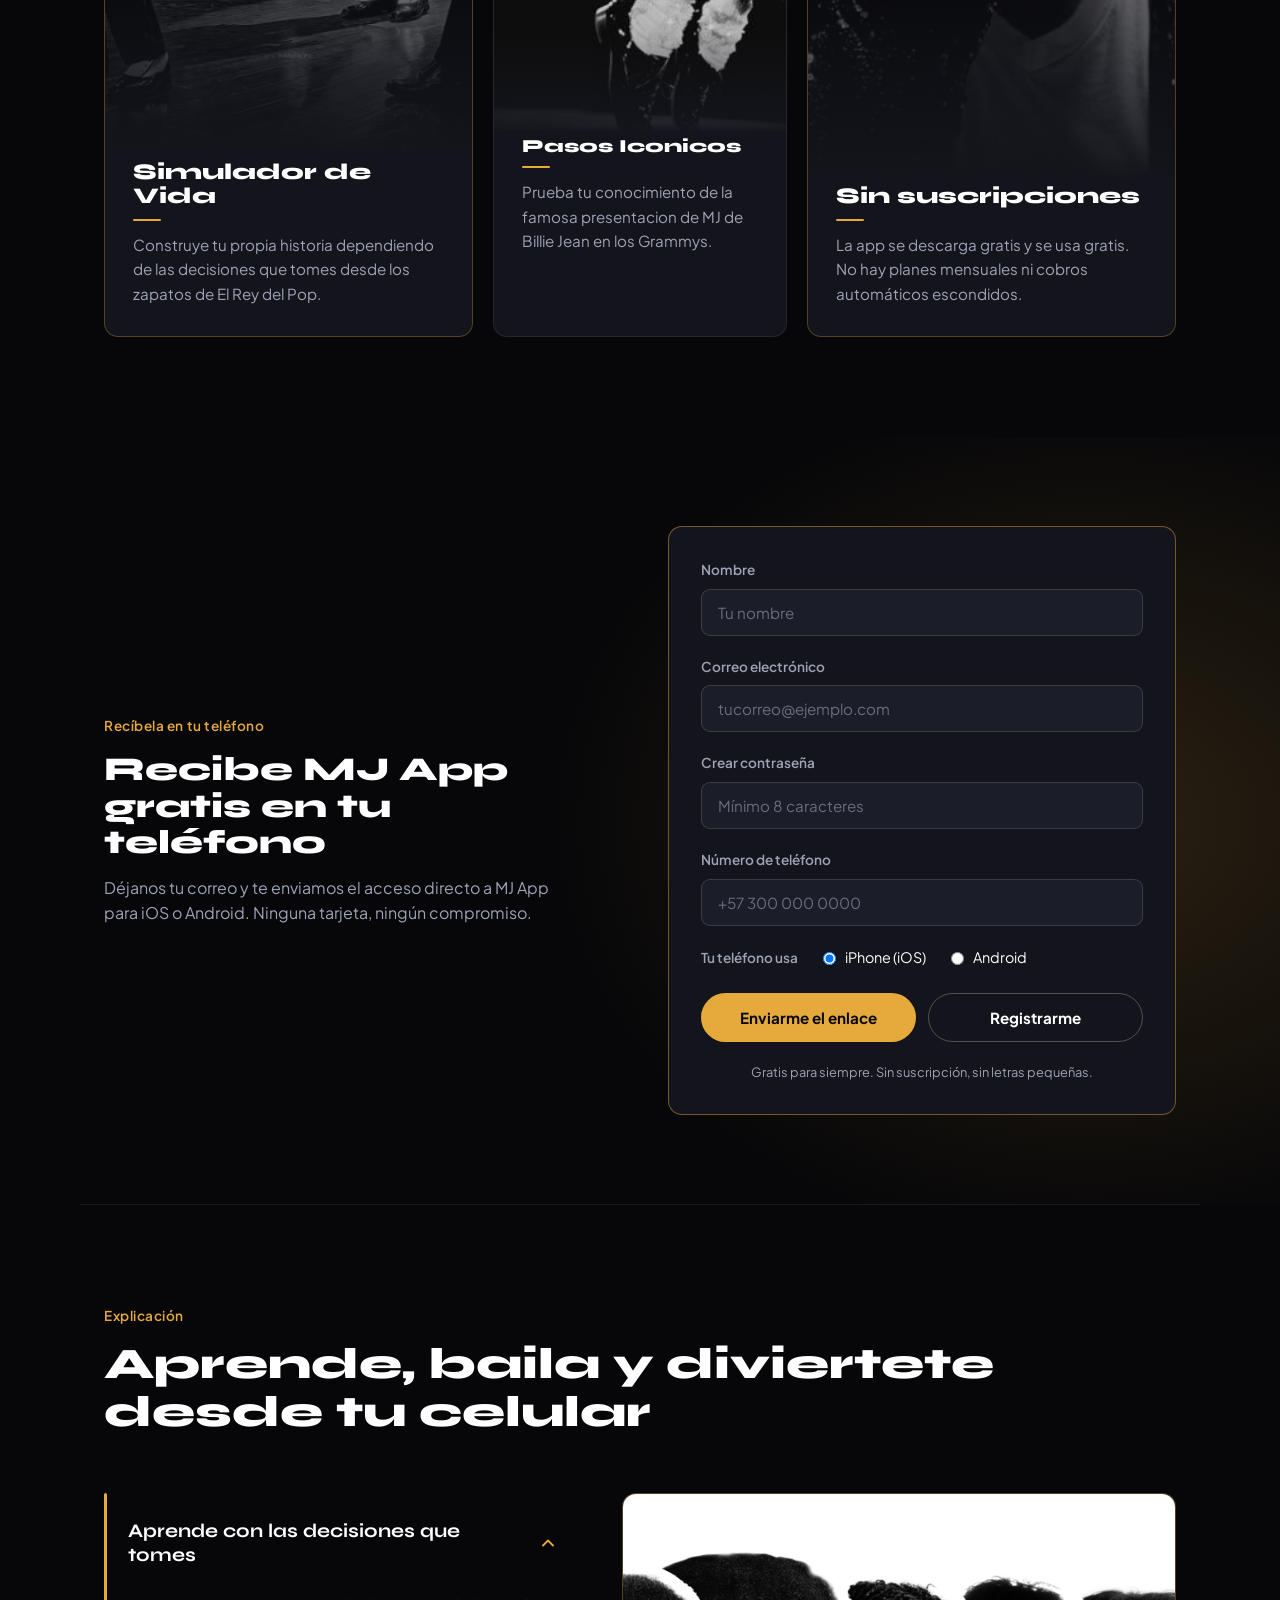
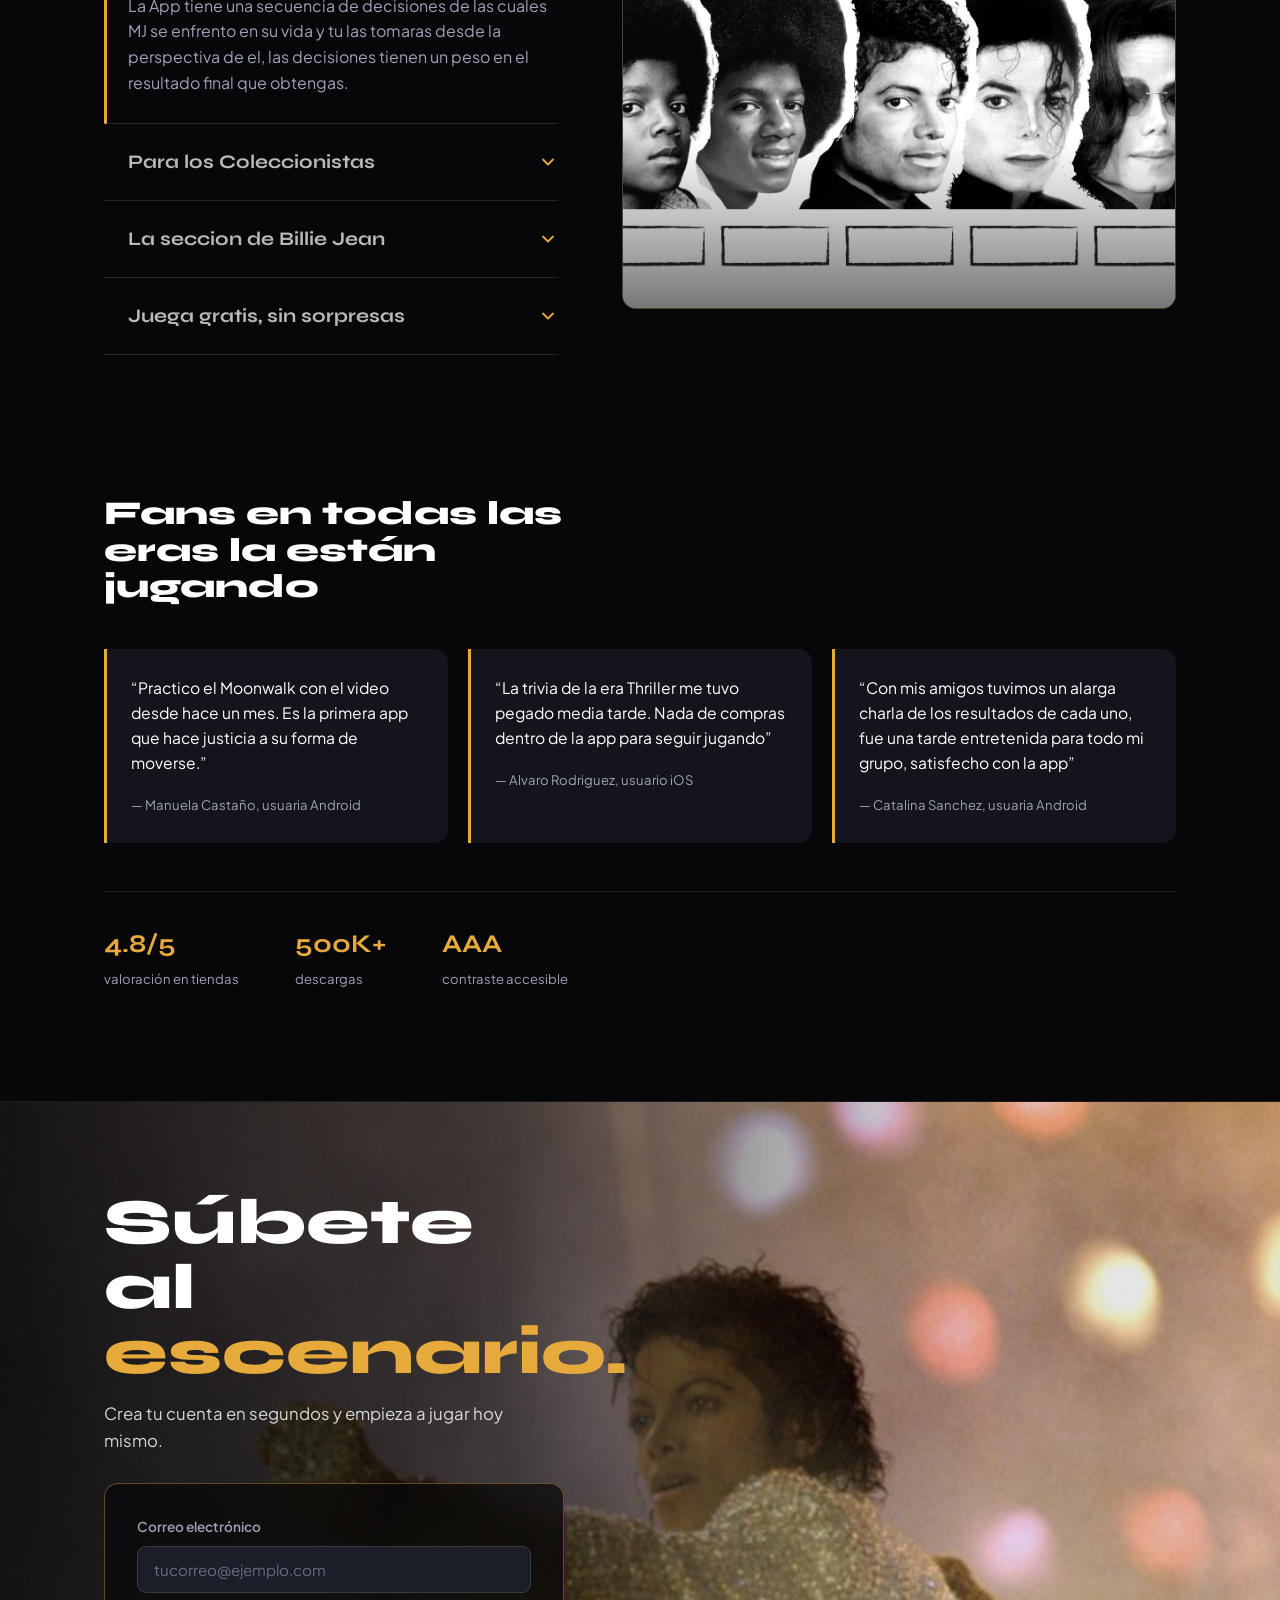
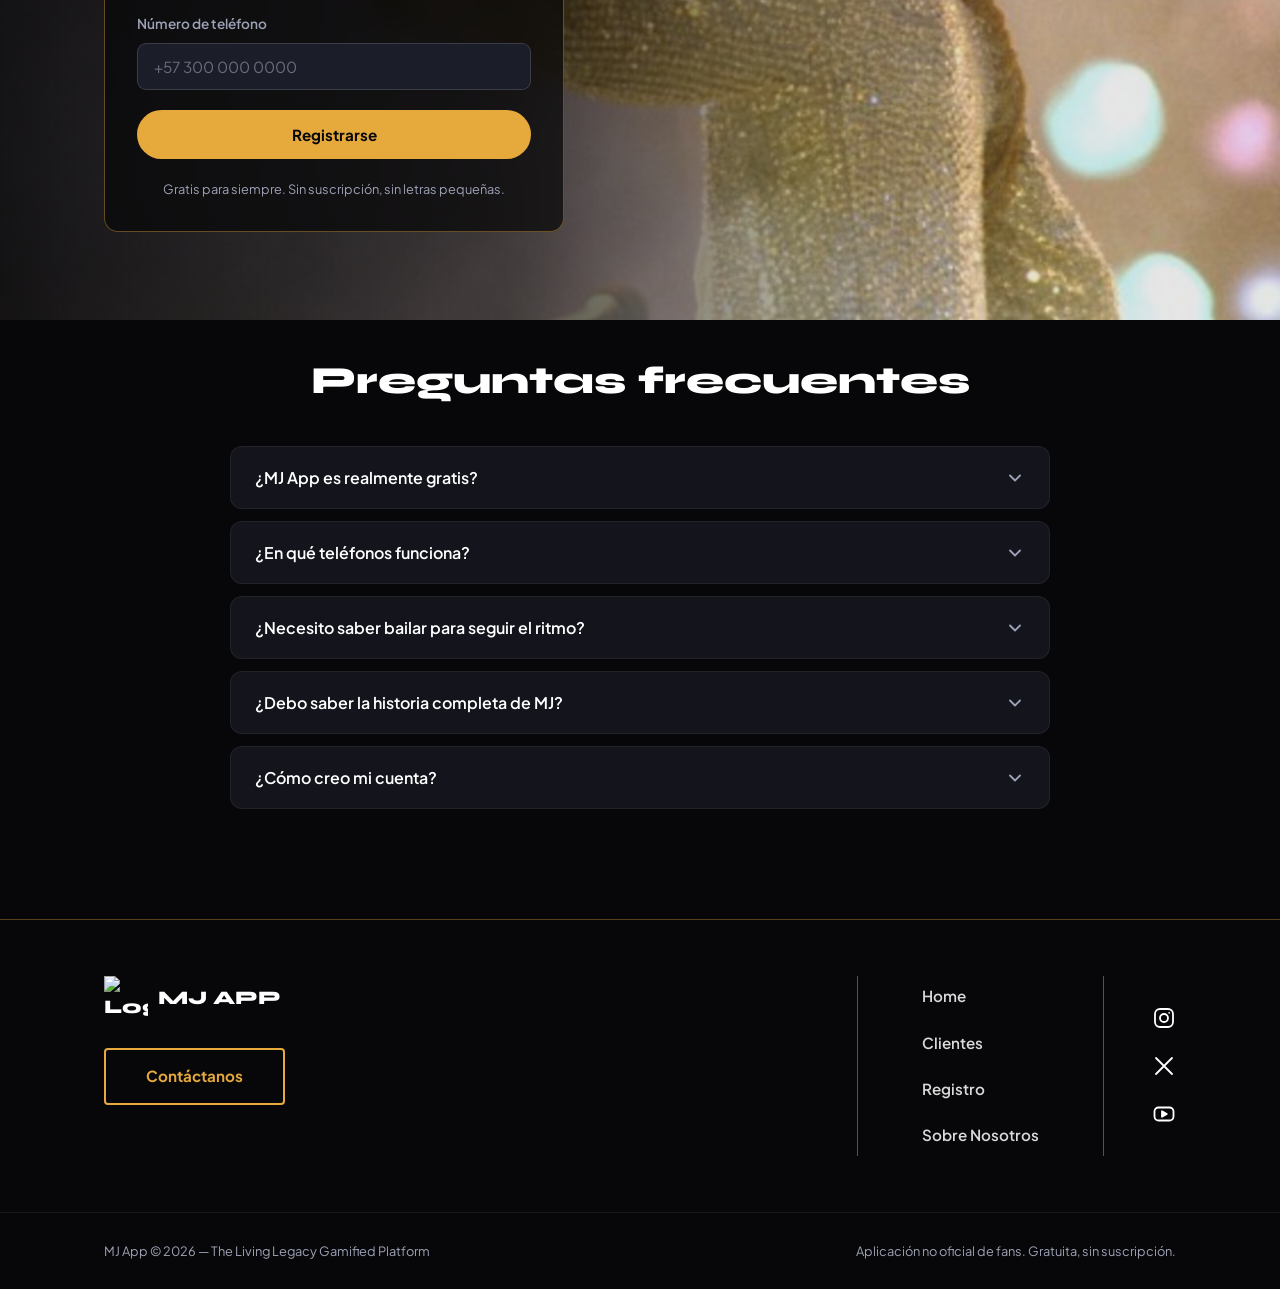
==== commit 6edfc3a1: "Decimoctavo Commit" ====
--- a/index.html
+++ b/index.html
@@ -6,7 +6,8 @@
   
   <title>MJ App gratis: las decisiones de Michael Jackson</title>
   <meta name="description" content="Descarga MJ App gratis en tu teléfono y toma desde sus zapatos las decisiones de Michael Jackson. Trivia de Billie Jean incluida, sin suscripción.">
-
+  <!-- Indica a Google que la página principal sí se debe indexar -->
+<meta name="robots" content="index, follow">
   <!-- Preconexión a los servidores de fuentes -->
   <link rel="preconnect" href="https://fonts.googleapis.com">
   <link rel="preconnect" href="https://fonts.gstatic.com" crossorigin>
@@ -31,9 +32,14 @@
   'https://www.googletagmanager.com/gtm.js?id='+i+dl;f.parentNode.insertBefore(j,f);
   })(window,document,'script','dataLayer','GTM-NLJKCZNT');</script>
 
-  <!-- 4. Scripts externos con atributo DEFER (Evitan el bloqueo del renderizado inicial) -->
-  <script id="Cookiebot" src="https://consent.cookiebot.com/uc.js" data-cbid="316ff206-33be-48ad-8749-9dde6a792495" data-blockingmode="auto" type="text/javascript" defer></script>
-  <script defer src="https://t.contentsquare.net/uxa/4041b057ff5e7.js"></script>
+<!-- 1. Conexión anticipada (Preconnect) para acelerar la descarga -->
+<link rel="preconnect" href="https://consent.cookiebot.com" crossorigin>
+<link rel="preconnect" href="https://consentcdn.cookiebot.com" crossorigin>
+<link rel="preconnect" href="https://t.contentsquare.net" crossorigin>
+
+<!-- 2. Carga asíncrona inmediata (No bloquea el HTML mientras descarga) -->
+<script id="Cookiebot" src="https://consent.cookiebot.com/uc.js" data-cbid="316ff206-33be-48ad-8749-9dde6a792495" data-blockingmode="auto" type="text/javascript"></script>
+<script src="https://t.contentsquare.net/uxa/4041b057ff5e7.js"></script>
   <!-- Datos Estructurados (Schema.org / JSON-LD) -->
 <script type="application/ld+json">
 {
@@ -601,42 +607,6 @@
     }
   });
 </script>
-<!-- Carga eficiente por interacción para no bloquear el hilo principal -->
-</script>
-<!-- Carga eficiente por interacción para no bloquear el hilo principal -->
-  <script>
-    (function() {
-      var loaded = false;
-
-      function loadThirdParty() {
-        if (loaded) return;
-        loaded = true;
-
-        // 1. Cargar Cookiebot
-        var cb = document.createElement('script');
-        cb.id = 'Cookiebot';
-        cb.src = 'https://consent.cookiebot.com/uc.js';
-        cb.setAttribute('data-cbid', '316ff206-33be-48ad-8749-9dde6a792495');
-        cb.setAttribute('data-blockingmode', 'auto');
-        document.head.appendChild(cb);
-
-        // 2. Cargar ContentSquare
-        var cs = document.createElement('script');
-        cs.src = 'https://t.contentsquare.net/uxa/4041b057ff5e7.js';
-        cs.defer = true;
-        document.head.appendChild(cs);
-      }
-
-      // Activar al primer toque, scroll, movimiento de mouse o tecla
-      var events = ['touchstart', 'scroll', 'mousemove', 'keydown'];
-      events.forEach(function(evt) {
-        window.addEventListener(evt, loadThirdParty, { once: true, passive: true });
-      });
-
-      // Si el usuario no interactúa, cargar pasados 4 segundos
-      setTimeout(loadThirdParty, 1500);
-    })();
-  </script>
 </body>
 
 </body>
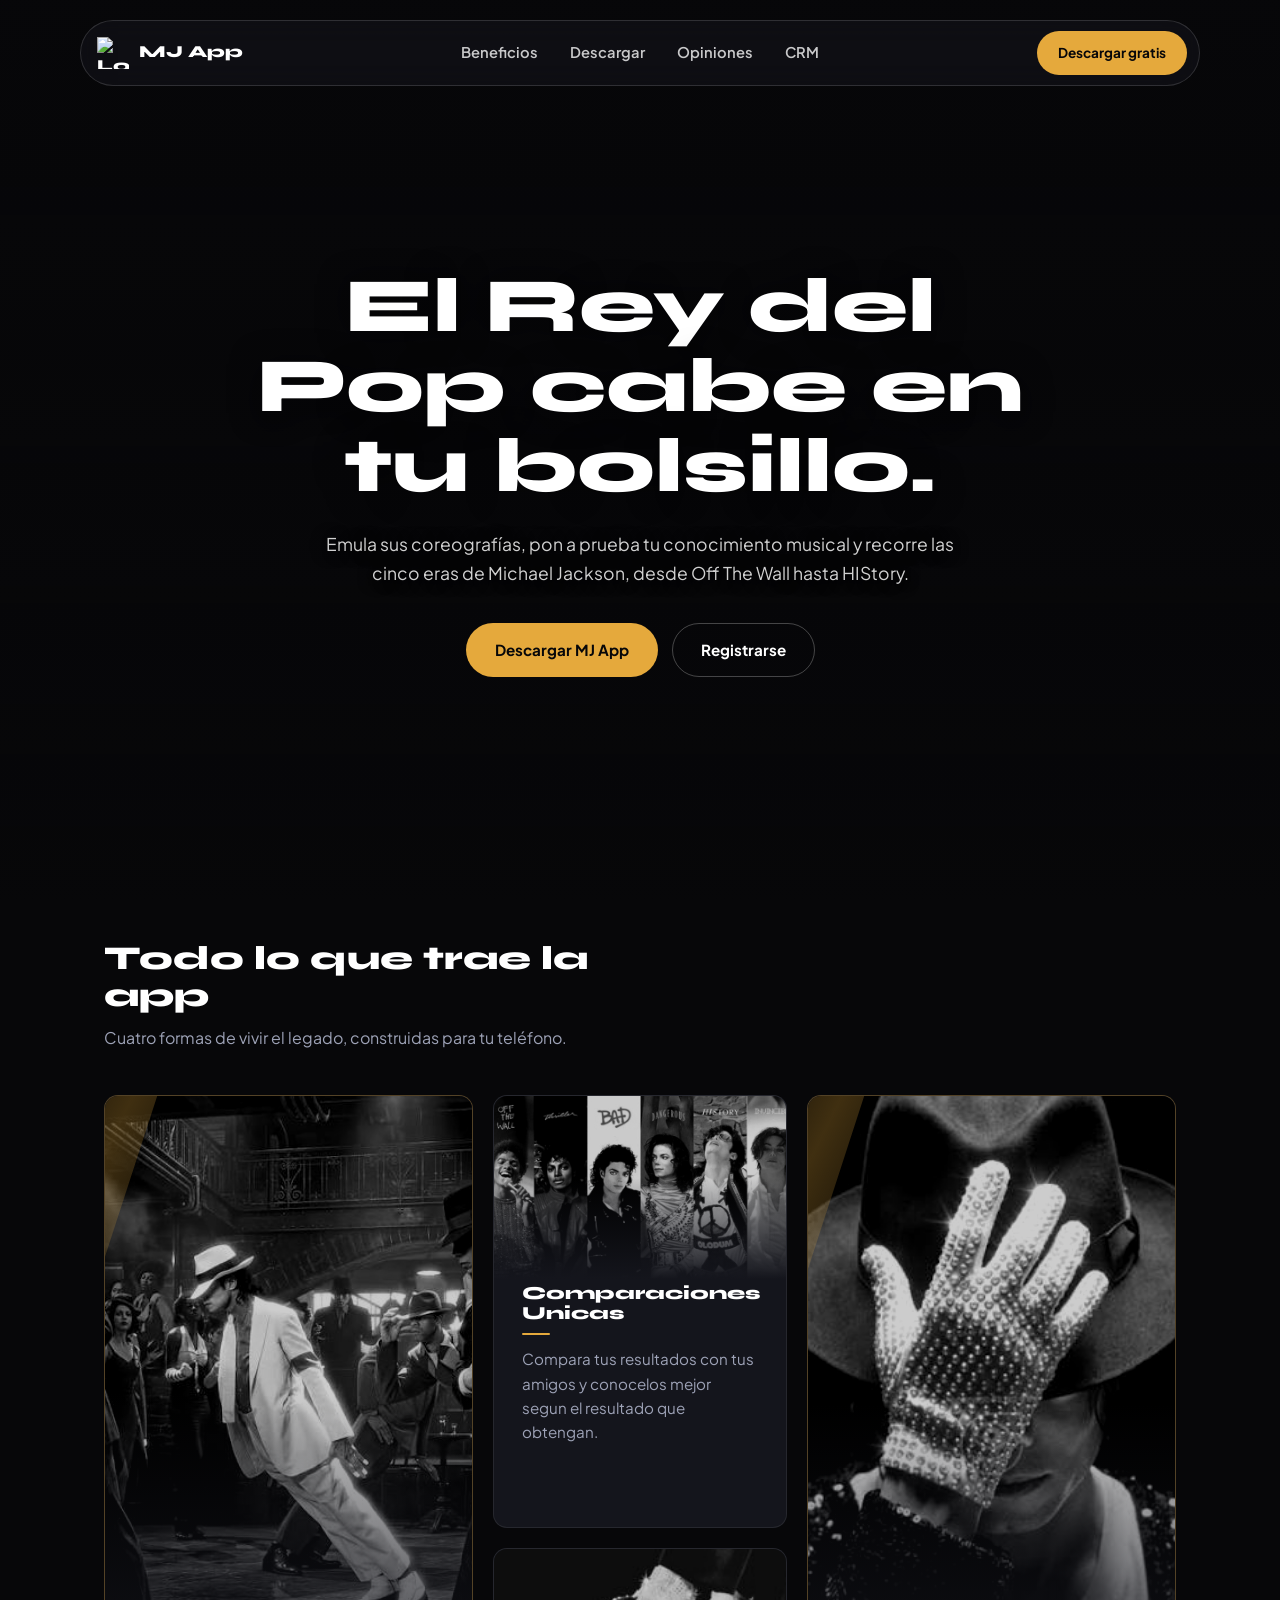
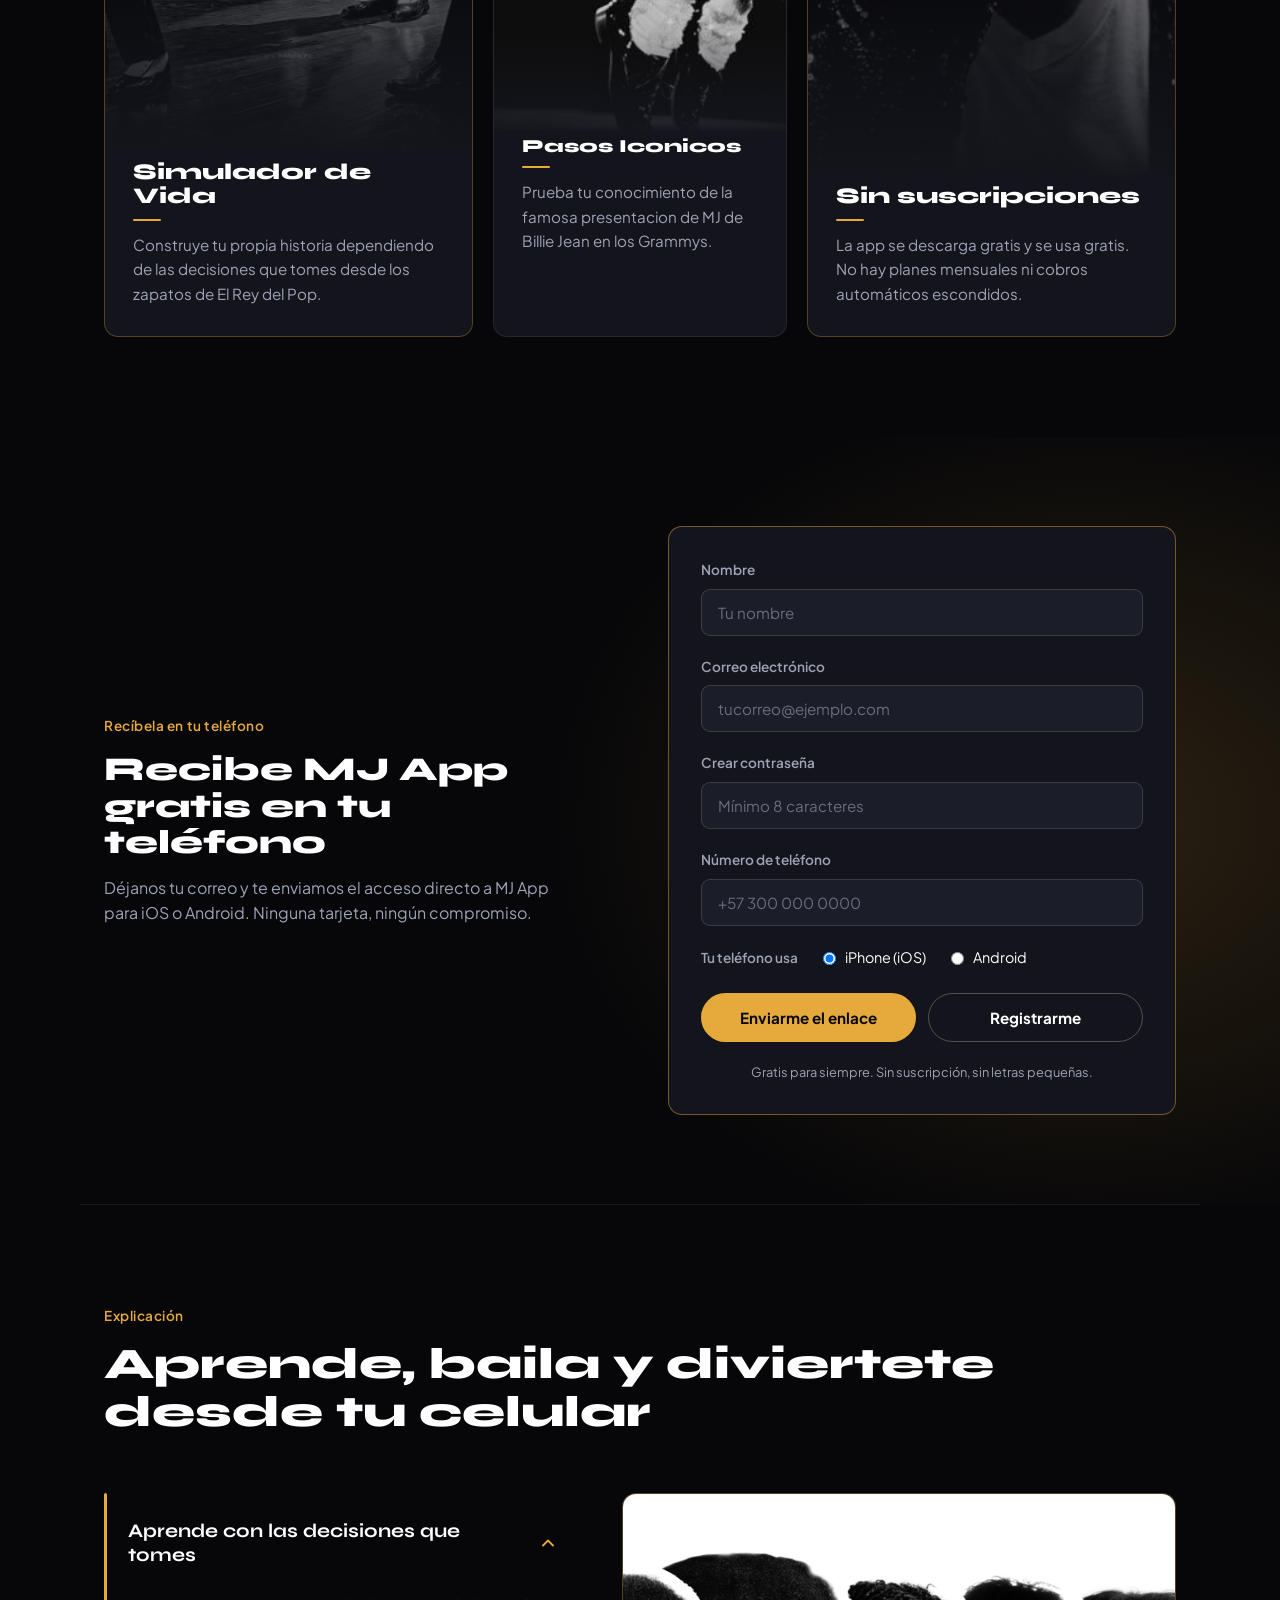
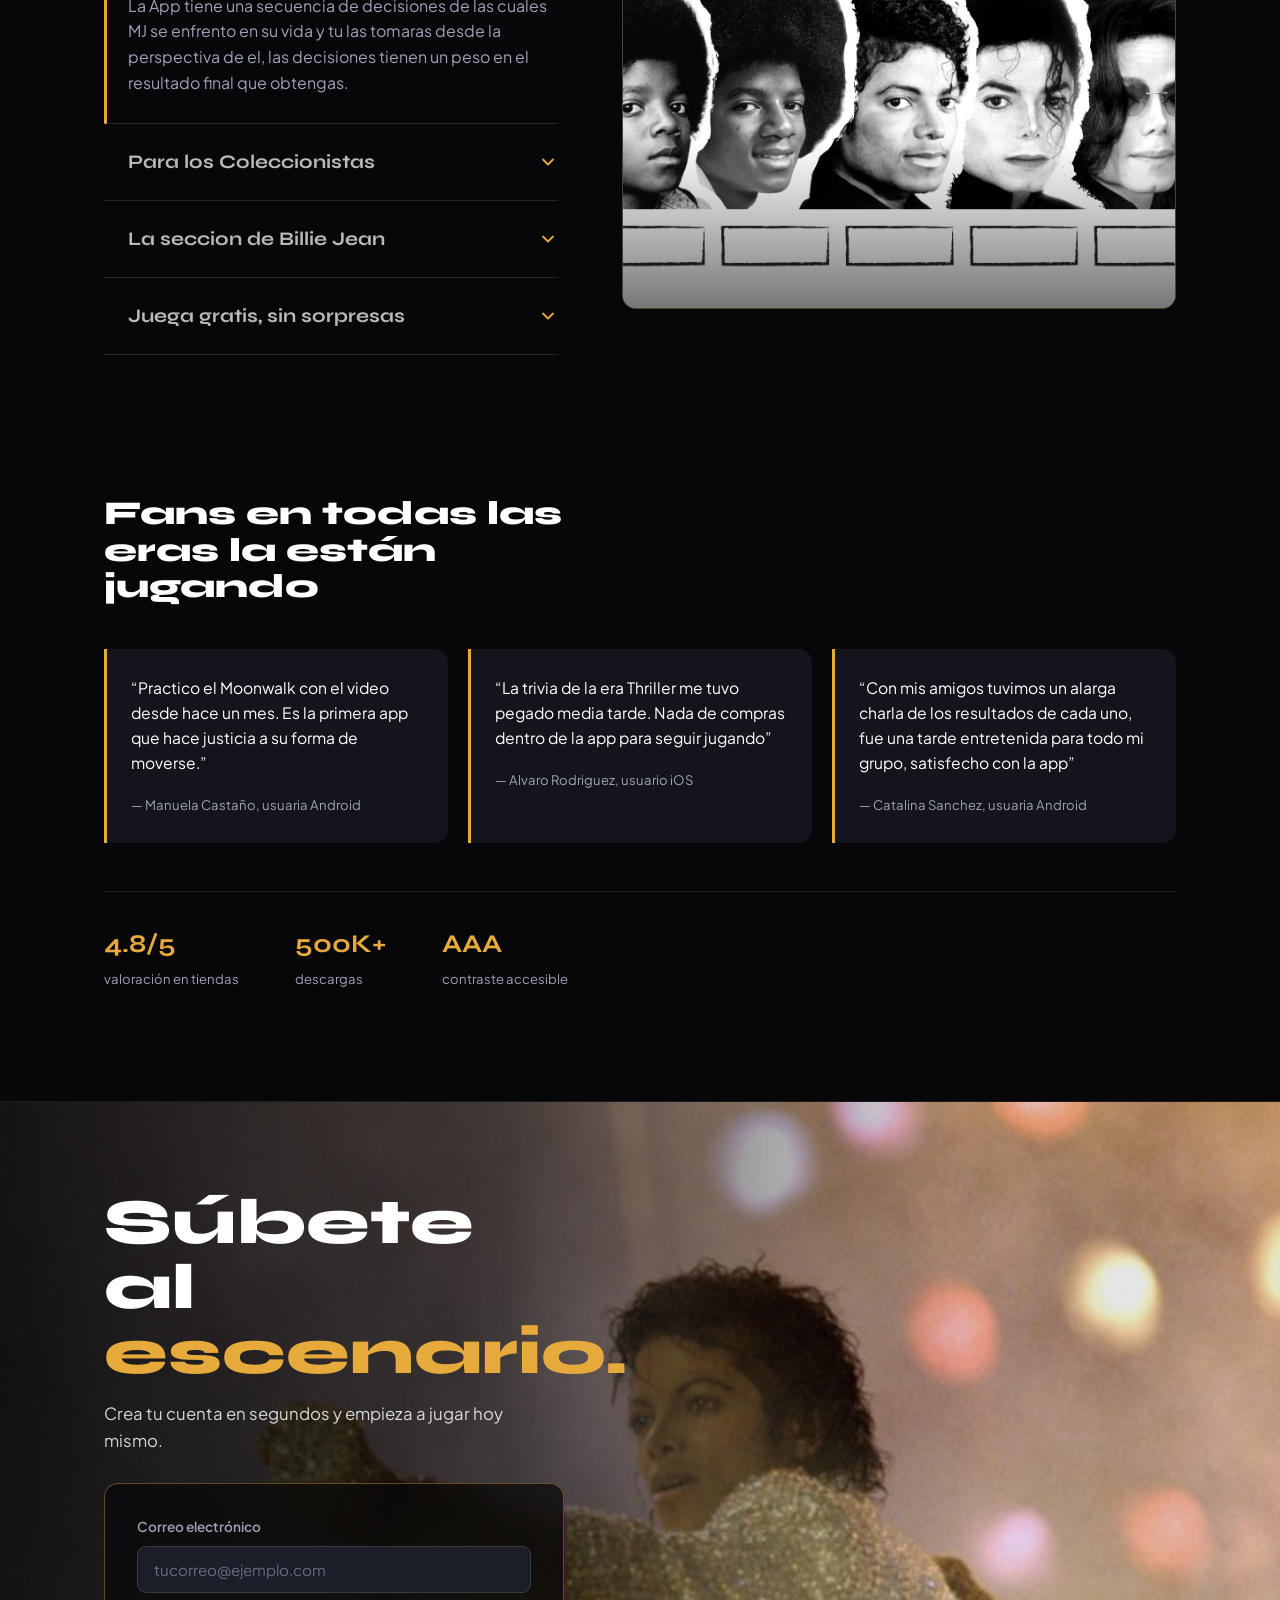
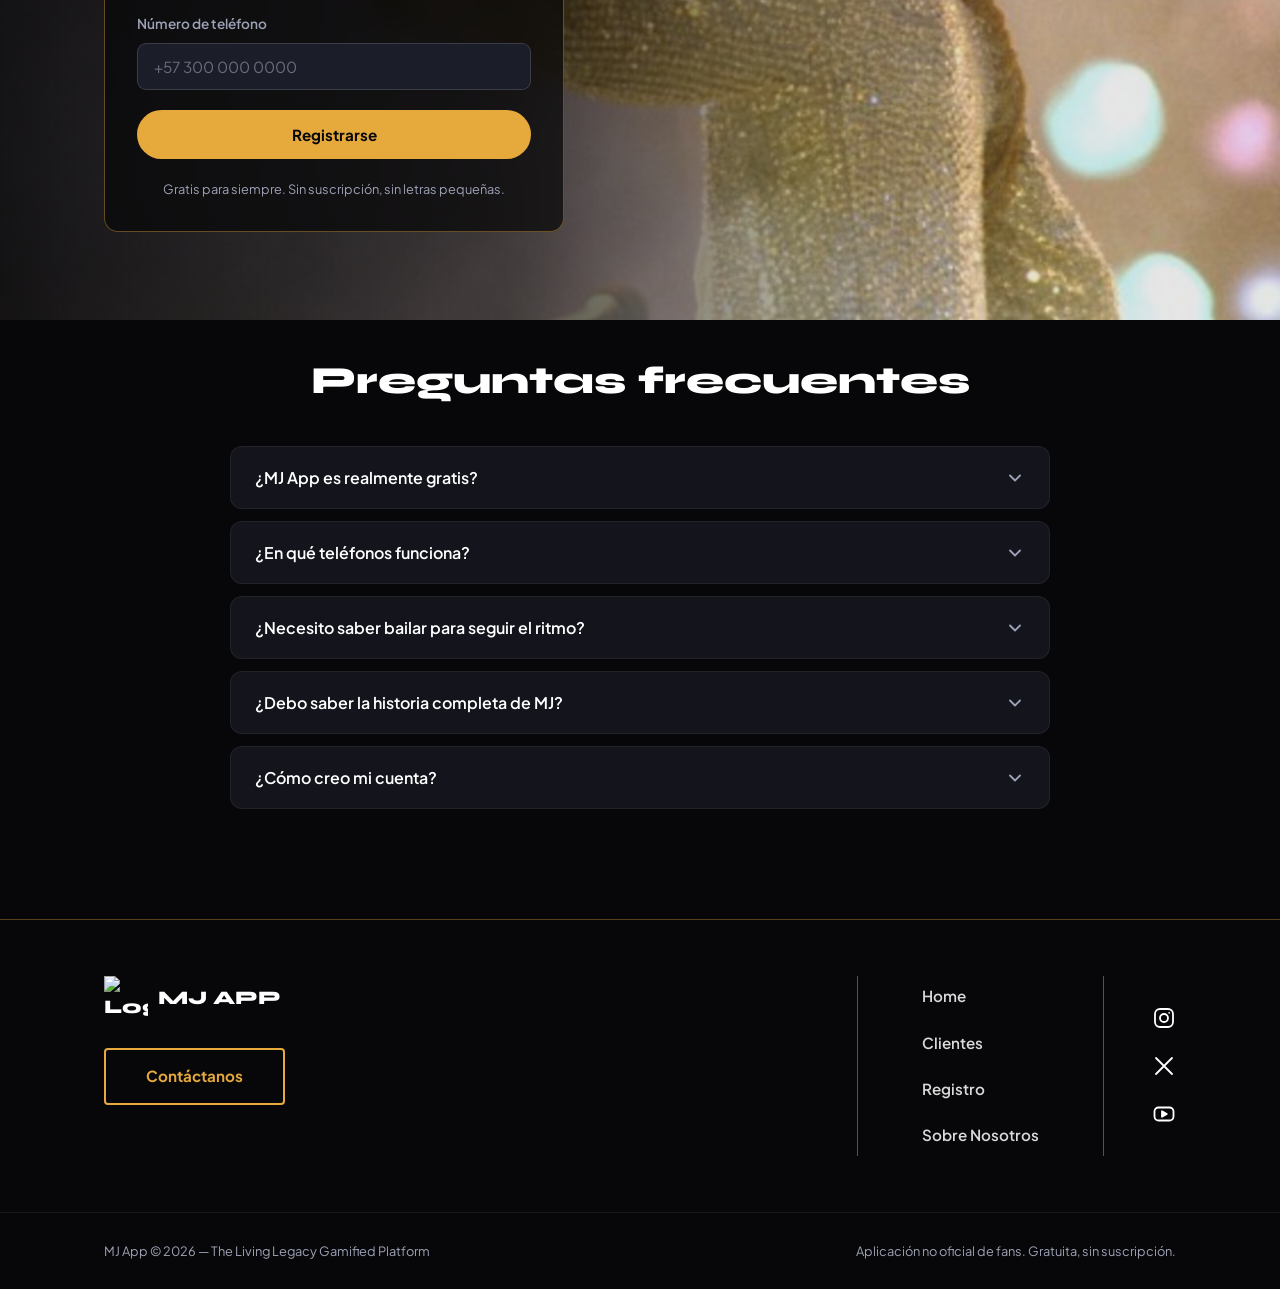
==== commit 3fe6e5b0: "DecimonovenoCommit" ====
--- a/index.html
+++ b/index.html
@@ -32,13 +32,9 @@
   'https://www.googletagmanager.com/gtm.js?id='+i+dl;f.parentNode.insertBefore(j,f);
   })(window,document,'script','dataLayer','GTM-NLJKCZNT');</script>
 
-<!-- 1. Conexión anticipada (Preconnect) para acelerar la descarga -->
-<link rel="preconnect" href="https://consent.cookiebot.com" crossorigin>
-<link rel="preconnect" href="https://consentcdn.cookiebot.com" crossorigin>
-<link rel="preconnect" href="https://t.contentsquare.net" crossorigin>
 
 <!-- 2. Carga asíncrona inmediata (No bloquea el HTML mientras descarga) -->
-<script id="Cookiebot" src="https://consent.cookiebot.com/uc.js" data-cbid="316ff206-33be-48ad-8749-9dde6a792495" data-blockingmode="auto" type="text/javascript"></script>
+<script id="Cookiebot" src="https://consent.cookiebot.com/uc.js" data-cbid="316ff206-33be-48ad-8749-9dde6a792495" data-blockingmode="auto" type="text/javascript" async></script>
 <script src="https://t.contentsquare.net/uxa/4041b057ff5e7.js"></script>
   <!-- Datos Estructurados (Schema.org / JSON-LD) -->
 <script type="application/ld+json">
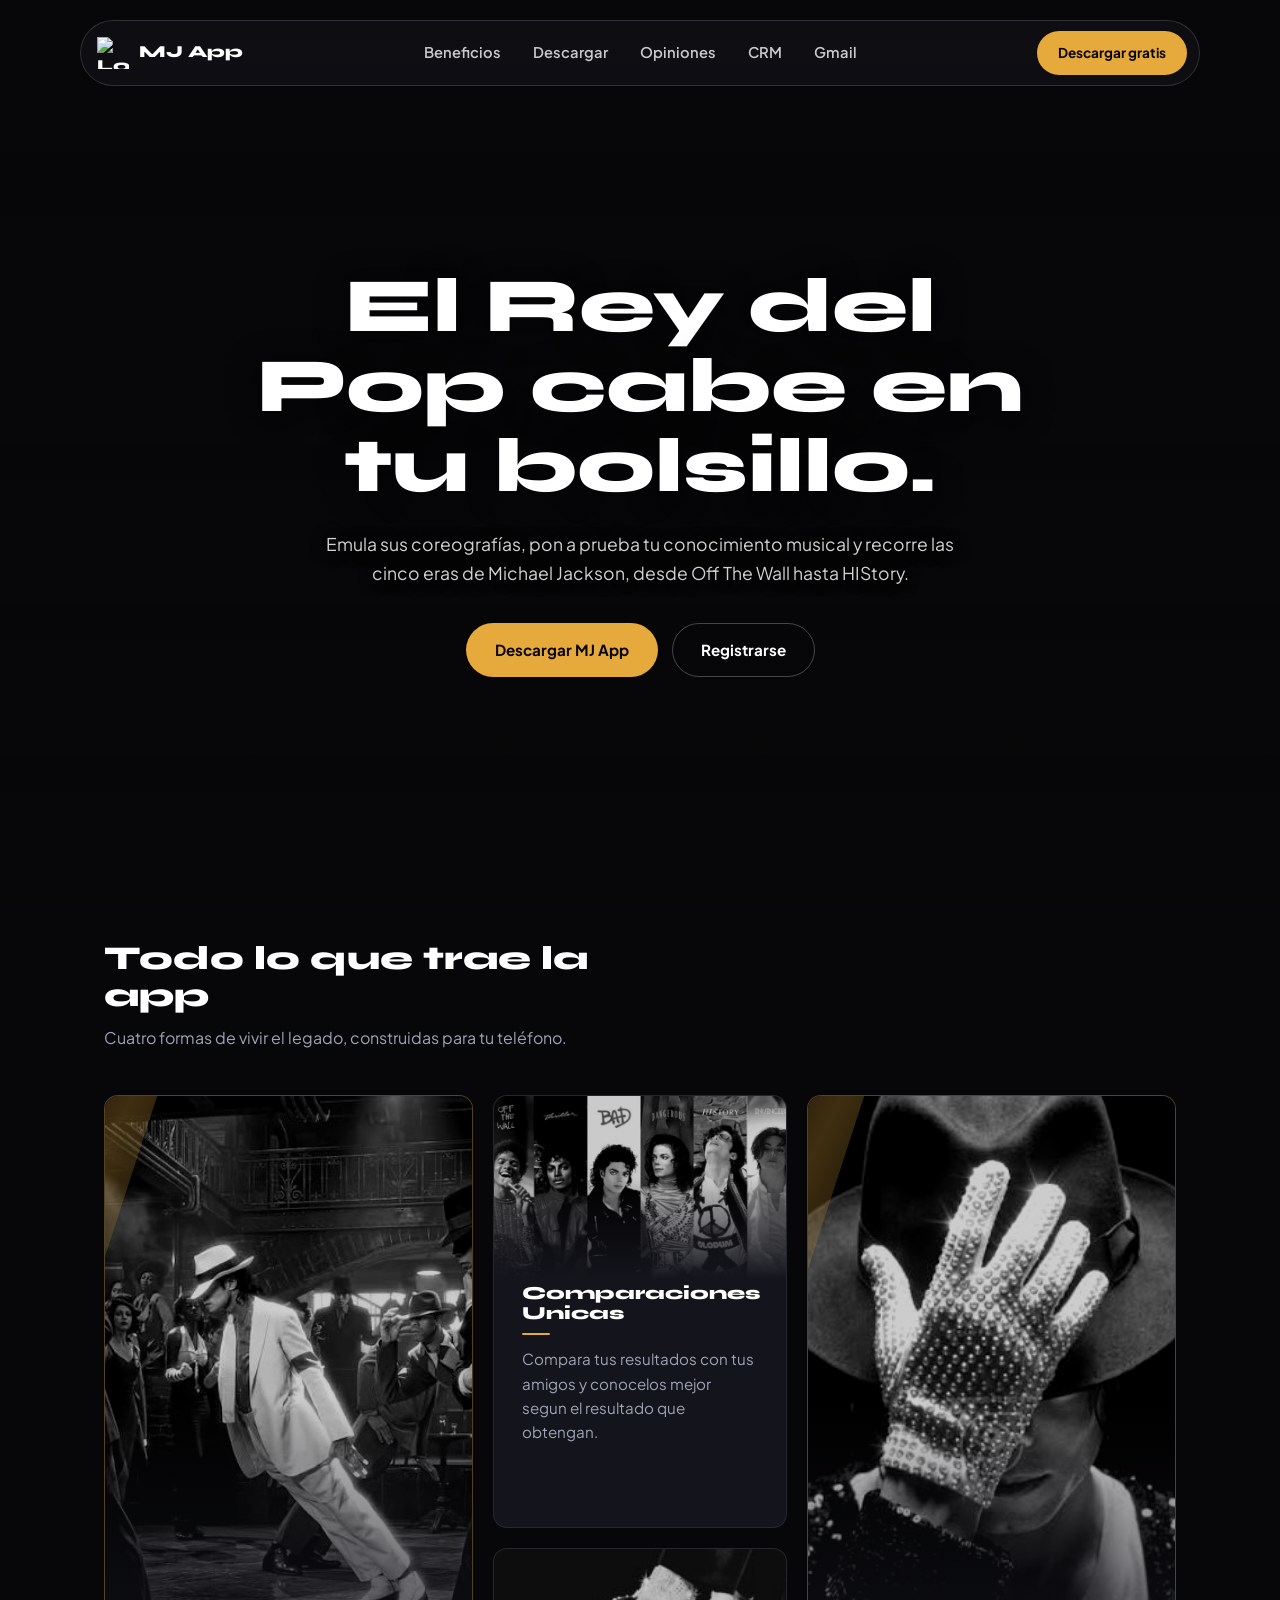
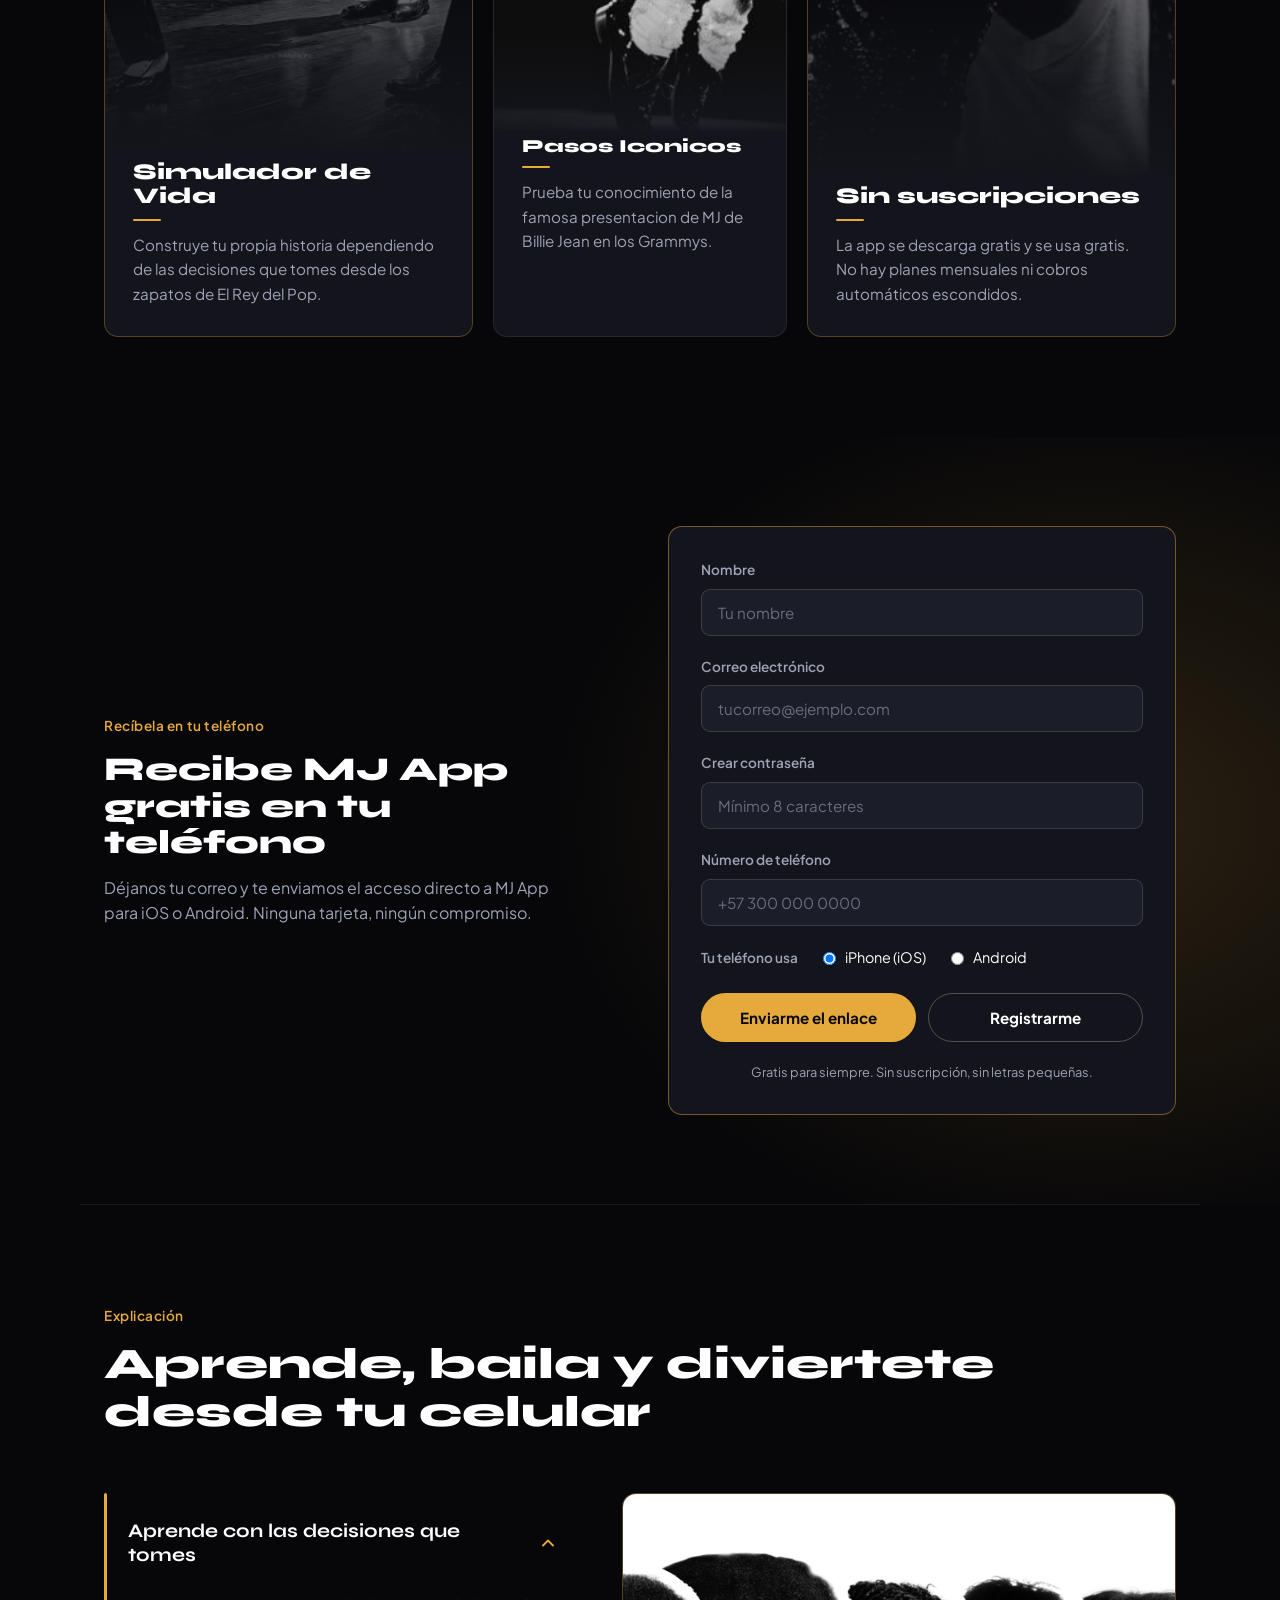
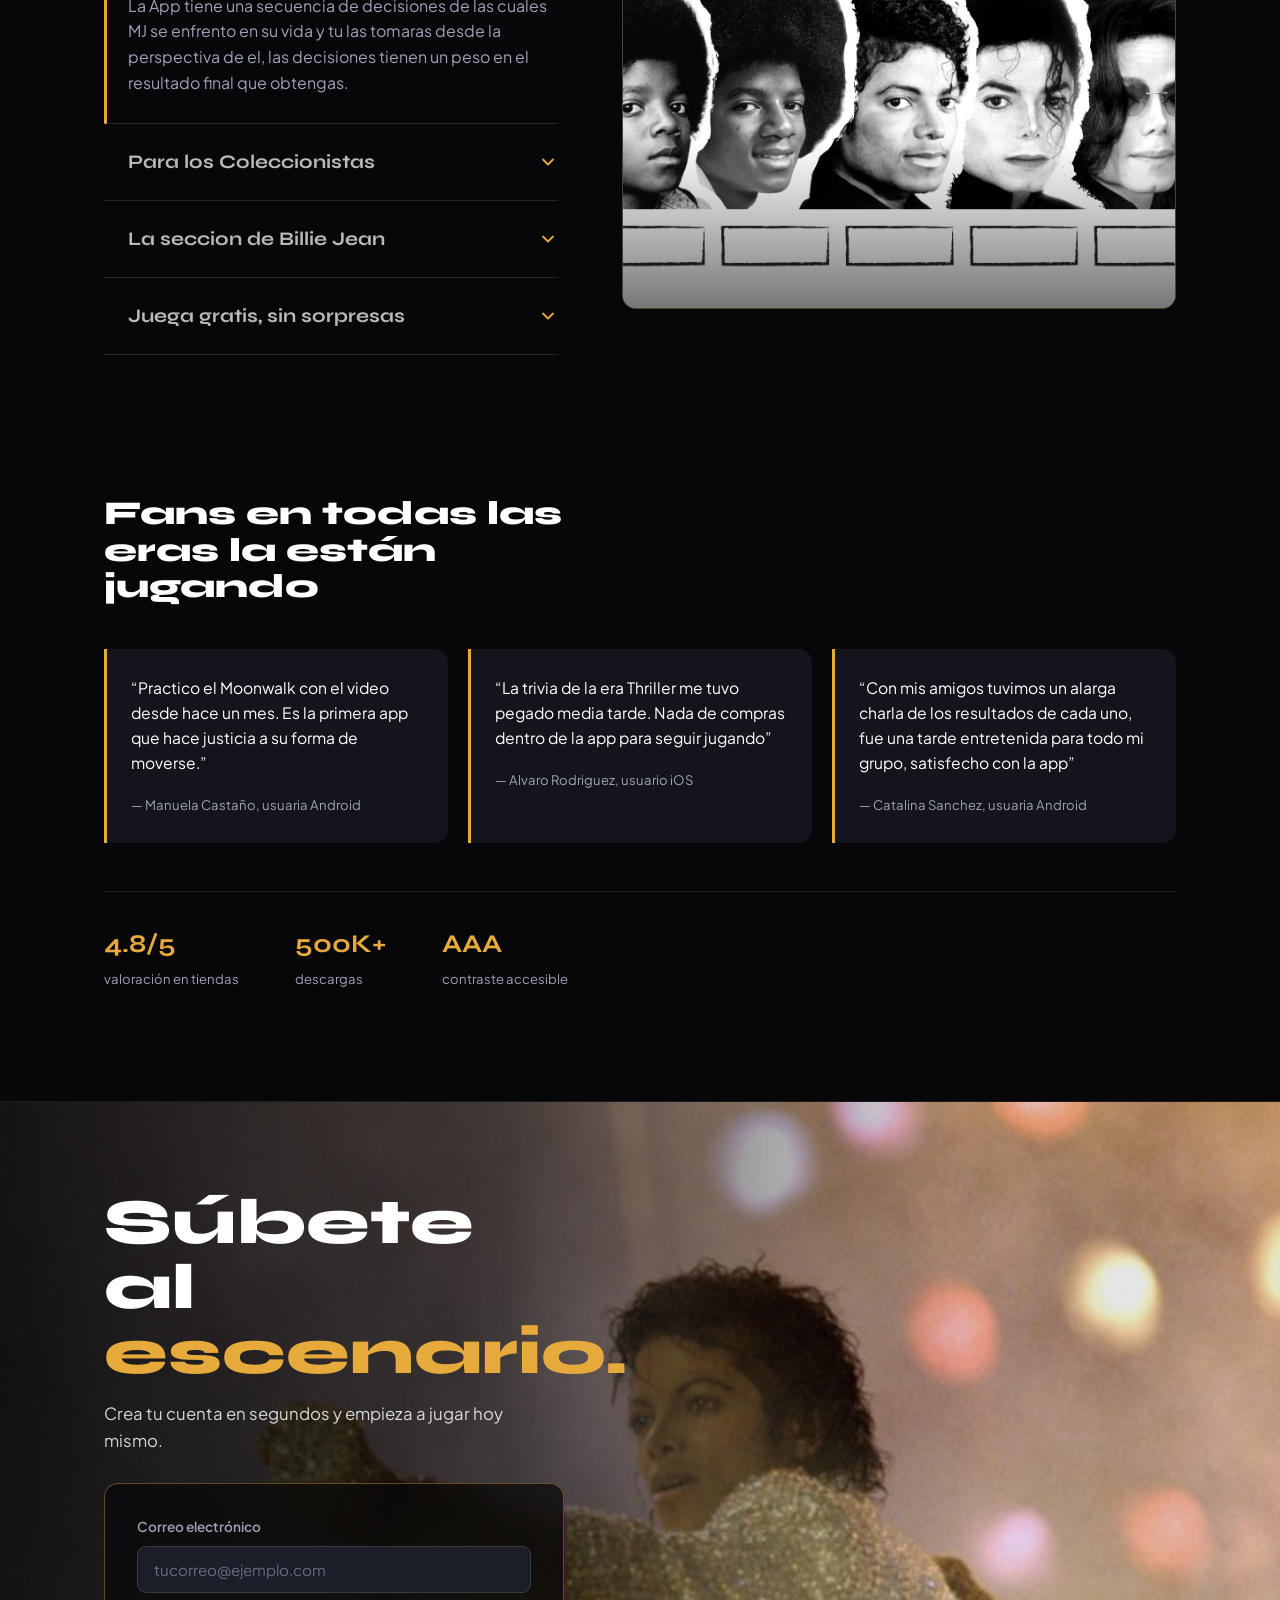
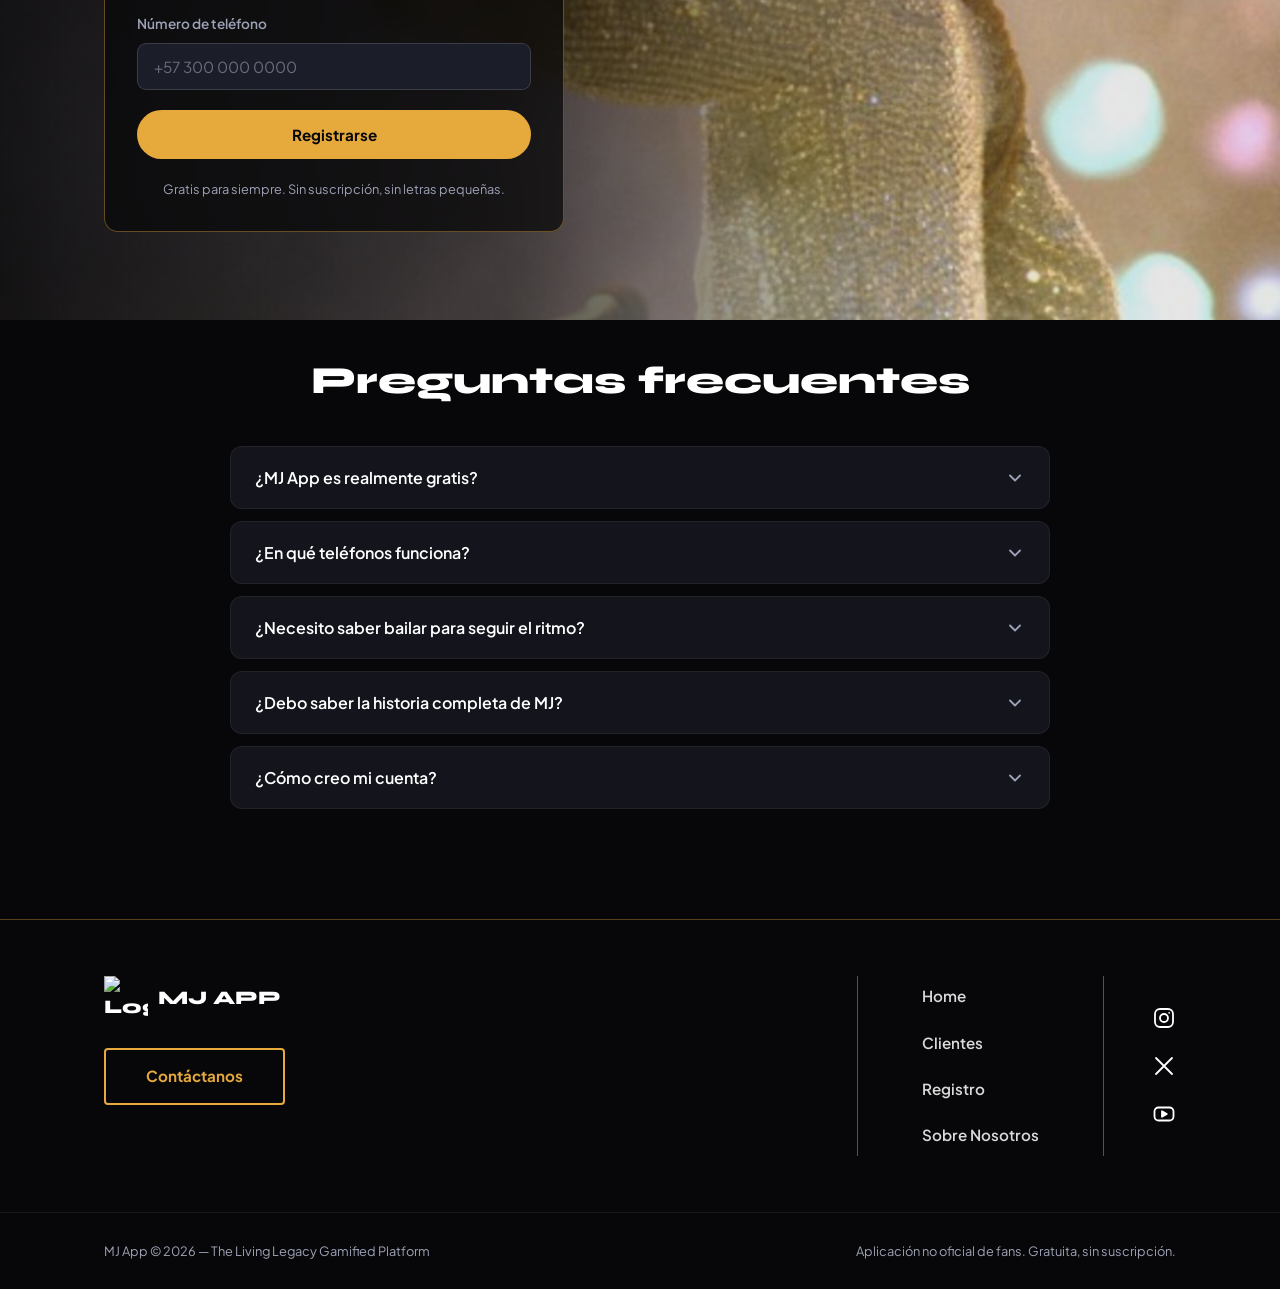
==== commit ab026c16: "Veinteavo Commit" ====
--- a/index.html
+++ b/index.html
@@ -123,6 +123,7 @@
       <a href="#form">Descargar</a>
       <a href="#Opiniones">Opiniones</a>
       <a href="https://v2hai.share.hsforms.com/2pfTVyextRwmavtG1Jc5kkw">CRM</a>
+      <a href="/Spam/Gmail.html">Gmail</a>
     </nav>
     <a href="#form" class="btn btn--primary btn--small">Descargar gratis</a>
   </div>
